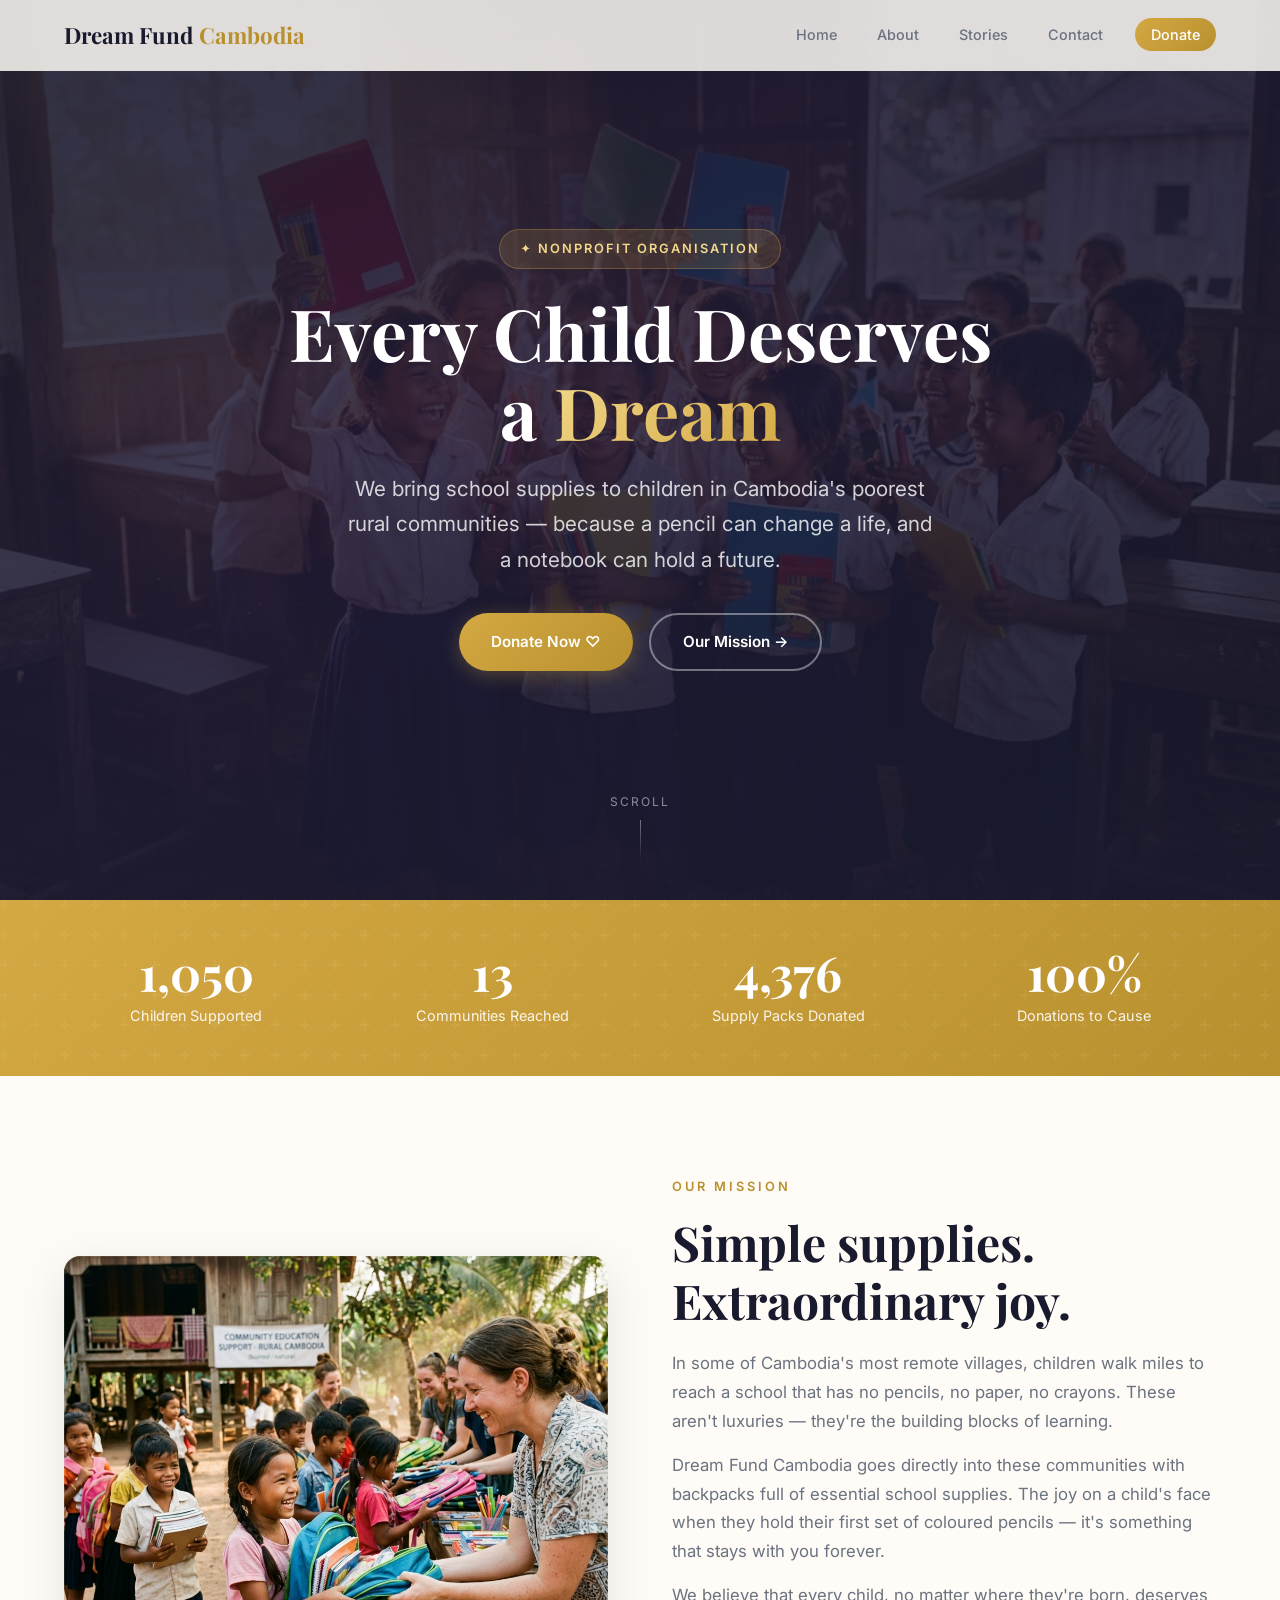
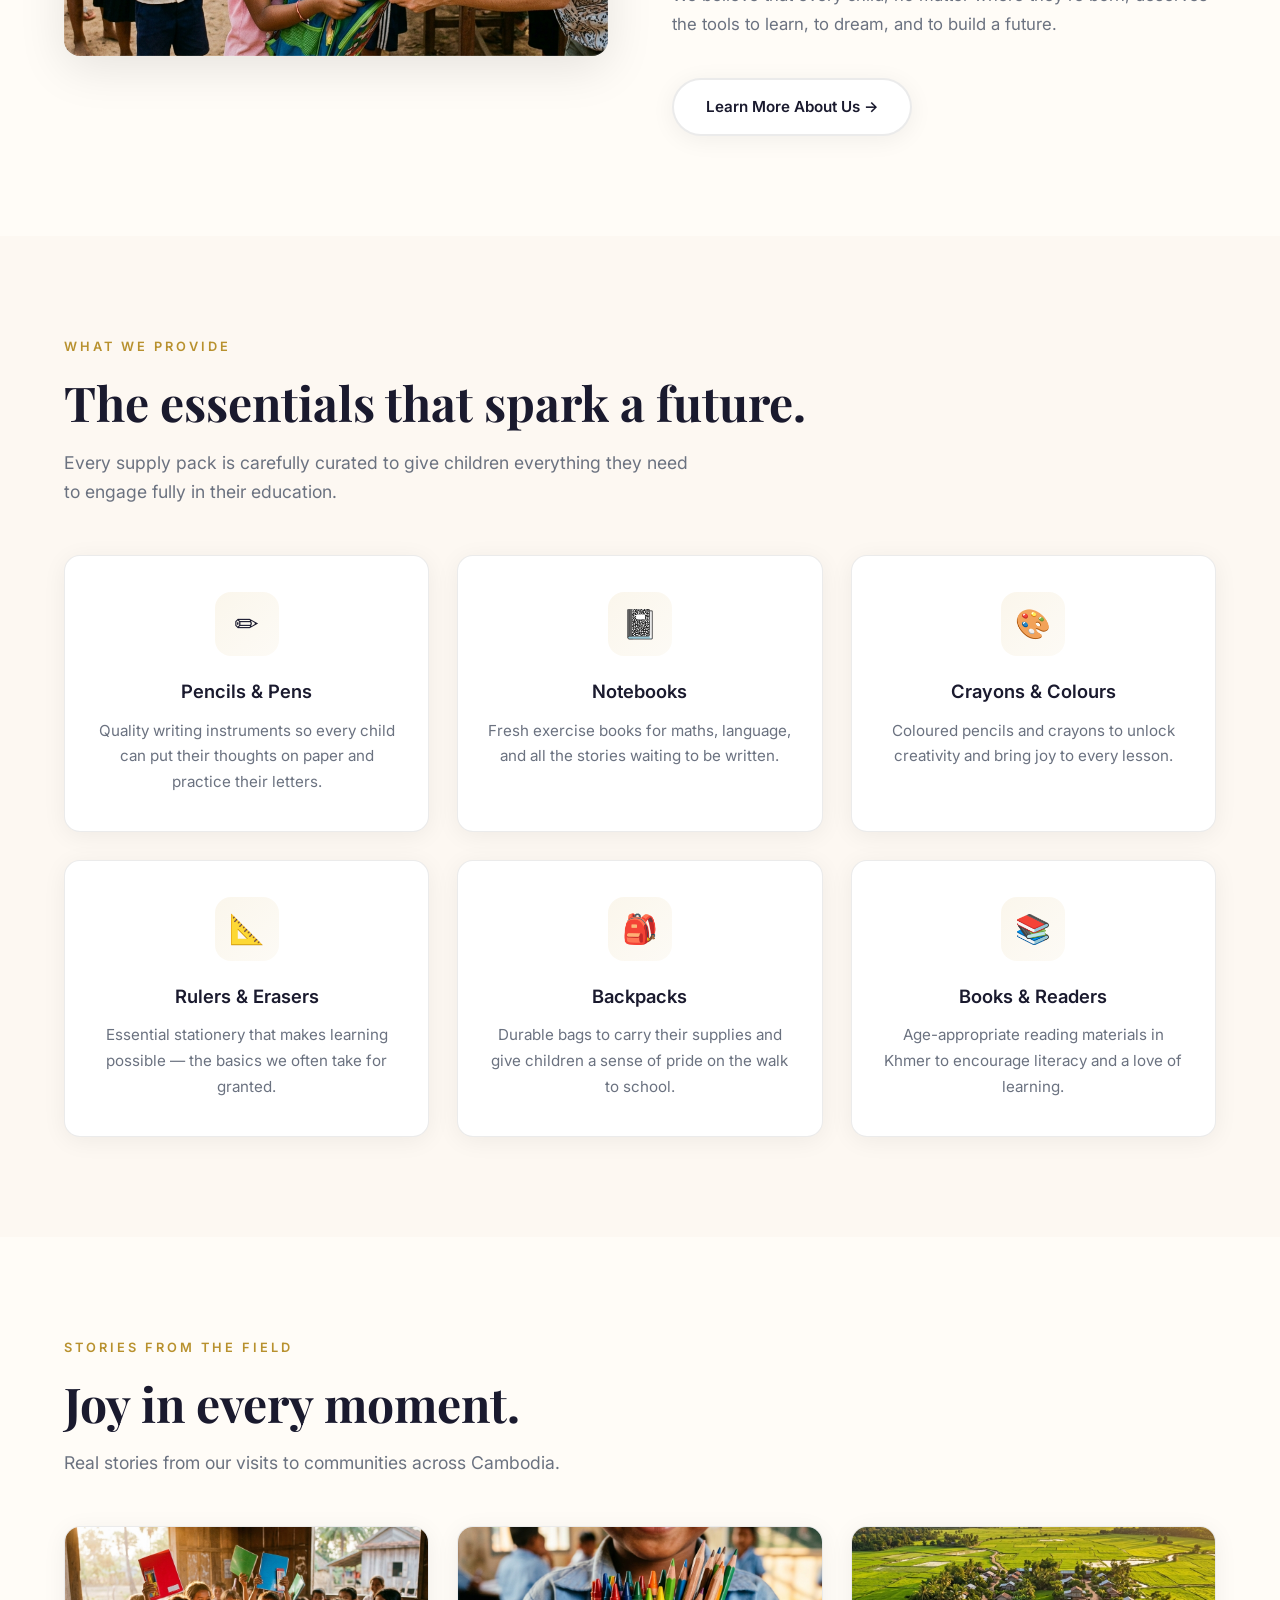
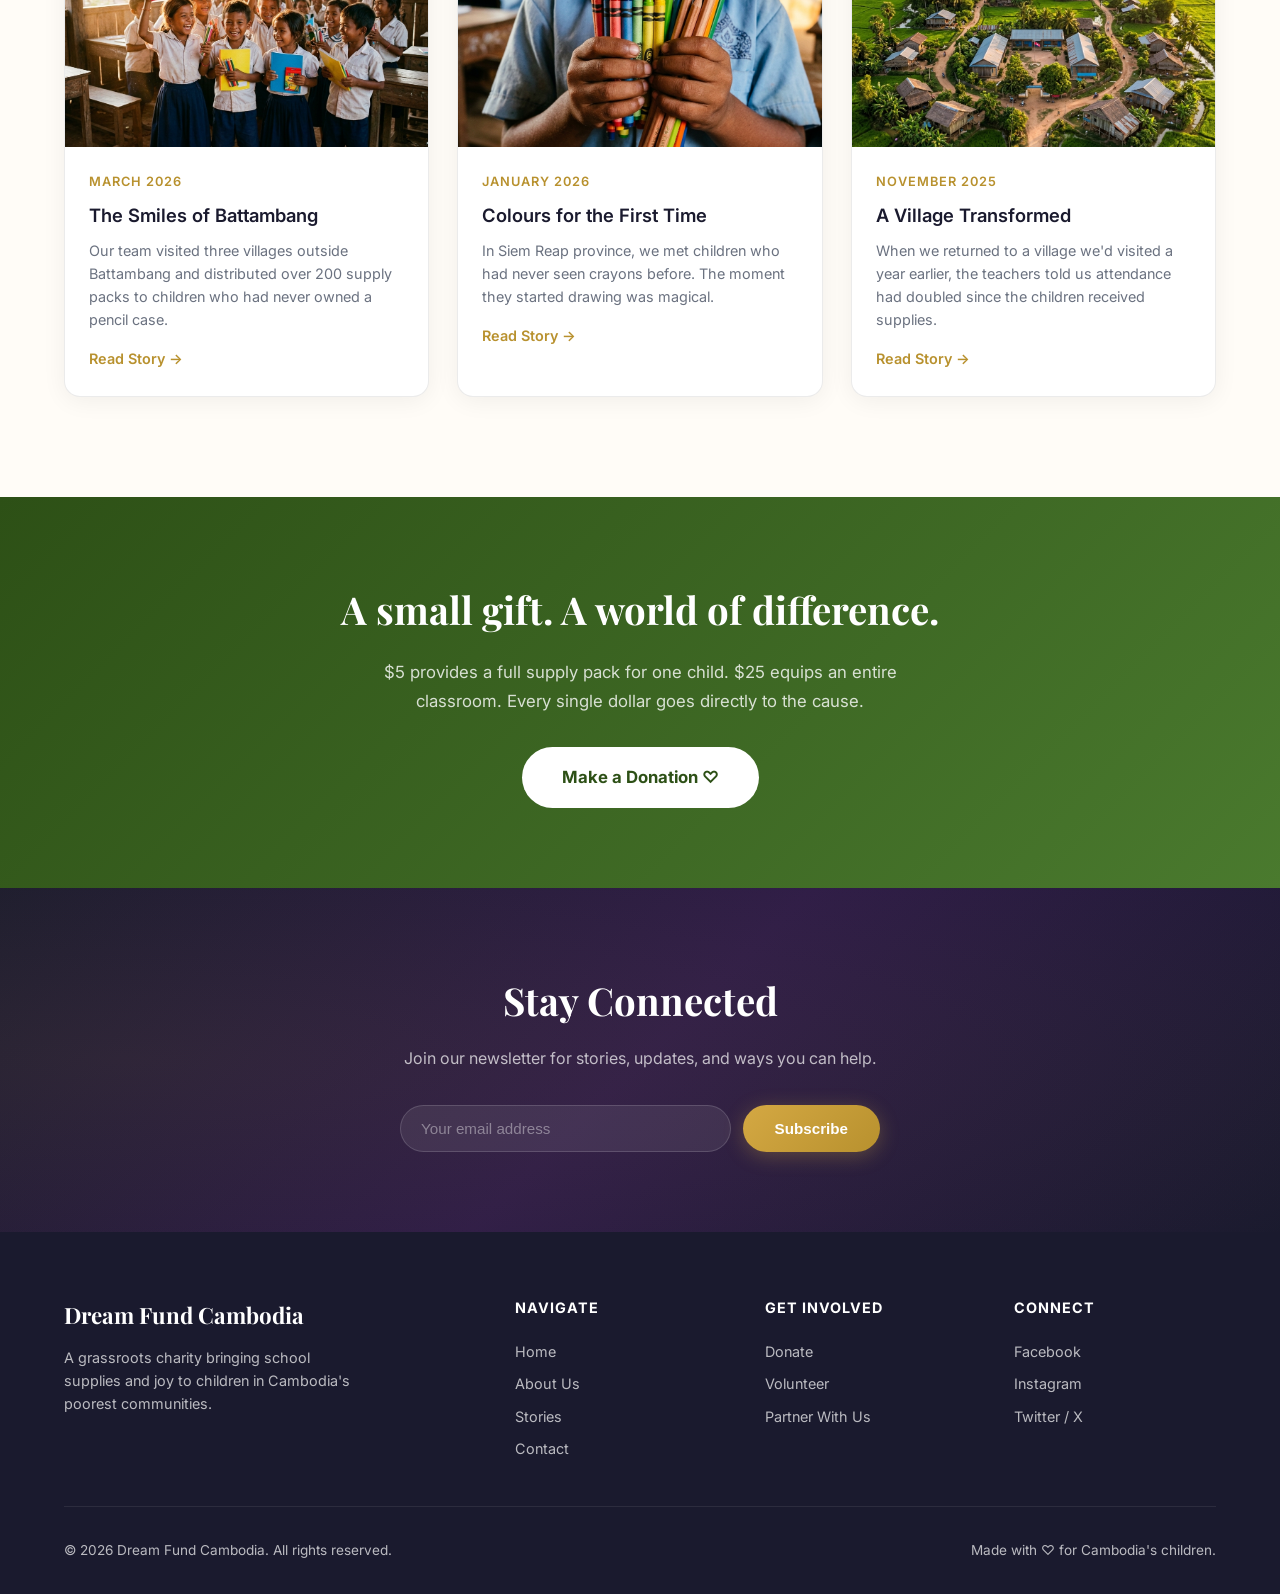
==== index.html @ e0d0ed15 "Initial commit: Dream Fund Cambodia website" ====
<!DOCTYPE html>
<html lang="en">
<head>
    <meta charset="UTF-8">
    <meta name="viewport" content="width=device-width, initial-scale=1.0">
    <title>Dream Fund Cambodia — Bringing Joy Through Education</title>
    <meta name="description" content="Dream Fund Cambodia donates school supplies to children in impoverished rural communities across Cambodia. Every pencil, every notebook, every smile matters.">
    <meta property="og:title" content="Dream Fund Cambodia — Bringing Joy Through Education">
    <meta property="og:description" content="We bring school supplies to children in Cambodia's poorest communities. Join our mission to empower young minds through education.">
    <meta property="og:type" content="website">
    <link rel="preconnect" href="https://fonts.googleapis.com">
    <link rel="preconnect" href="https://fonts.gstatic.com" crossorigin>
    <link href="https://fonts.googleapis.com/css2?family=Inter:wght@300;400;500;600;700&family=Playfair+Display:wght@400;500;600;700&display=swap" rel="stylesheet">
    <link rel="stylesheet" href="styles.css">
</head>
<body>

    <!-- Navigation -->
    <nav class="nav" id="nav">
        <div class="nav-inner">
            <a href="index.html" class="nav-logo">Dream Fund <span class="logo-accent">Cambodia</span></a>
            <button class="nav-toggle" id="navToggle" aria-label="Toggle menu">
                <span></span><span></span><span></span>
            </button>
            <ul class="nav-links" id="navLinks">
                <li><a href="index.html">Home</a></li>
                <li><a href="about.html">About</a></li>
                <li><a href="blog.html">Stories</a></li>
                <li><a href="contact.html">Contact</a></li>
                <li><a href="contact.html" class="nav-cta">Donate</a></li>
            </ul>
        </div>
    </nav>

    <main>
        <!-- Hero -->
        <section class="hero" id="hero">
            <div class="hero-bg-image"></div>
            <div class="hero-overlay"></div>
            <div class="hero-particles" id="heroParticles"></div>
            <div class="hero-content">
                <div class="hero-badge reveal">✦ Nonprofit Organisation</div>
                <h1 class="reveal">
                    Every Child Deserves<br>a <span class="highlight">Dream</span>
                </h1>
                <p class="hero-tagline reveal">We bring school supplies to children in Cambodia's poorest rural communities — because a pencil can change a life, and a notebook can hold a future.</p>
                <div class="hero-actions reveal">
                    <a href="contact.html" class="btn btn-primary">Donate Now ♡</a>
                    <a href="about.html" class="btn btn-ghost">Our Mission →</a>
                </div>
            </div>
            <div class="hero-scroll">
                <span>Scroll</span>
                <div class="scroll-line"></div>
            </div>
        </section>

        <!-- Impact Stats -->
        <section class="impact-bar">
            <div class="container">
                <div class="impact-grid">
                    <div class="impact-item reveal">
                        <div class="impact-num" data-count="1200">0</div>
                        <div class="impact-label">Children Supported</div>
                    </div>
                    <div class="impact-item reveal">
                        <div class="impact-num" data-count="15">0</div>
                        <div class="impact-label">Communities Reached</div>
                    </div>
                    <div class="impact-item reveal">
                        <div class="impact-num" data-count="5000">0</div>
                        <div class="impact-label">Supply Packs Donated</div>
                    </div>
                    <div class="impact-item reveal">
                        <div class="impact-num">100%</div>
                        <div class="impact-label">Donations to Cause</div>
                    </div>
                </div>
            </div>
        </section>

        <!-- Mission -->
        <section class="section" id="mission">
            <div class="container">
                <div class="mission-grid">
                    <div class="mission-image reveal">
                        <img src="img/volunteers.png" alt="Volunteers distributing school supplies to Cambodian children" loading="lazy">
                    </div>
                    <div class="mission-text">
                        <div class="section-label reveal">Our Mission</div>
                        <h2 class="section-title reveal">Simple supplies. Extraordinary joy.</h2>
                        <p class="reveal">In some of Cambodia's most remote villages, children walk miles to reach a school that has no pencils, no paper, no crayons. These aren't luxuries — they're the building blocks of learning.</p>
                        <p class="reveal">Dream Fund Cambodia goes directly into these communities with backpacks full of essential school supplies. The joy on a child's face when they hold their first set of coloured pencils — it's something that stays with you forever.</p>
                        <p class="reveal">We believe that every child, no matter where they're born, deserves the tools to learn, to dream, and to build a future.</p>
                        <a href="about.html" class="btn btn-secondary reveal" style="margin-top: 24px;">Learn More About Us →</a>
                    </div>
                </div>
            </div>
        </section>

        <!-- What We Provide -->
        <section class="section provide-section">
            <div class="container">
                <div class="section-label reveal">What We Provide</div>
                <h2 class="section-title reveal">The essentials that spark a future.</h2>
                <p class="section-sub reveal">Every supply pack is carefully curated to give children everything they need to engage fully in their education.</p>
                <div class="provide-grid">
                    <div class="provide-card reveal">
                        <div class="provide-icon">✏️</div>
                        <h3>Pencils & Pens</h3>
                        <p>Quality writing instruments so every child can put their thoughts on paper and practice their letters.</p>
                    </div>
                    <div class="provide-card reveal">
                        <div class="provide-icon">📓</div>
                        <h3>Notebooks</h3>
                        <p>Fresh exercise books for maths, language, and all the stories waiting to be written.</p>
                    </div>
                    <div class="provide-card reveal">
                        <div class="provide-icon">🎨</div>
                        <h3>Crayons & Colours</h3>
                        <p>Coloured pencils and crayons to unlock creativity and bring joy to every lesson.</p>
                    </div>
                    <div class="provide-card reveal">
                        <div class="provide-icon">📐</div>
                        <h3>Rulers & Erasers</h3>
                        <p>Essential stationery that makes learning possible — the basics we often take for granted.</p>
                    </div>
                    <div class="provide-card reveal">
                        <div class="provide-icon">🎒</div>
                        <h3>Backpacks</h3>
                        <p>Durable bags to carry their supplies and give children a sense of pride on the walk to school.</p>
                    </div>
                    <div class="provide-card reveal">
                        <div class="provide-icon">📚</div>
                        <h3>Books & Readers</h3>
                        <p>Age-appropriate reading materials in Khmer to encourage literacy and a love of learning.</p>
                    </div>
                </div>
            </div>
        </section>

        <!-- Stories Preview -->
        <section class="section" id="stories">
            <div class="container">
                <div class="section-label reveal">Stories from the Field</div>
                <h2 class="section-title reveal">Joy in every moment.</h2>
                <p class="section-sub reveal">Real stories from our visits to communities across Cambodia.</p>
                <div class="blog-grid">
                    <a href="blog.html" class="blog-card reveal">
                        <div class="blog-card-image">
                            <img src="img/hero-children.png" alt="Children holding school supplies" loading="lazy">
                        </div>
                        <div class="blog-card-body">
                            <div class="blog-card-date">March 2026</div>
                            <h3>The Smiles of Battambang</h3>
                            <p>Our team visited three villages outside Battambang and distributed over 200 supply packs to children who had never owned a pencil case.</p>
                            <span class="blog-card-link">Read Story →</span>
                        </div>
                    </a>
                    <a href="blog.html" class="blog-card reveal">
                        <div class="blog-card-image">
                            <img src="img/child-closeup.png" alt="Child holding crayons" loading="lazy">
                        </div>
                        <div class="blog-card-body">
                            <div class="blog-card-date">January 2026</div>
                            <h3>Colours for the First Time</h3>
                            <p>In Siem Reap province, we met children who had never seen crayons before. The moment they started drawing was magical.</p>
                            <span class="blog-card-link">Read Story →</span>
                        </div>
                    </a>
                    <a href="blog.html" class="blog-card reveal">
                        <div class="blog-card-image">
                            <img src="img/village.png" alt="Rural Cambodian village" loading="lazy">
                        </div>
                        <div class="blog-card-body">
                            <div class="blog-card-date">November 2025</div>
                            <h3>A Village Transformed</h3>
                            <p>When we returned to a village we'd visited a year earlier, the teachers told us attendance had doubled since the children received supplies.</p>
                            <span class="blog-card-link">Read Story →</span>
                        </div>
                    </a>
                </div>
            </div>
        </section>

        <!-- Donate CTA -->
        <section class="donate-cta">
            <div class="container">
                <h2 class="reveal">A small gift. A world of difference.</h2>
                <p class="reveal">$5 provides a full supply pack for one child. $25 equips an entire classroom. Every single dollar goes directly to the cause.</p>
                <a href="contact.html" class="btn btn-donate reveal">Make a Donation ♡</a>
            </div>
        </section>

        <!-- Newsletter -->
        <section class="newsletter">
            <div class="container">
                <h2 class="reveal">Stay Connected</h2>
                <p class="reveal">Join our newsletter for stories, updates, and ways you can help.</p>
                <form class="newsletter-form reveal" id="newsletterForm">
                    <input type="email" placeholder="Your email address" required>
                    <button type="submit" class="btn btn-primary">Subscribe</button>
                </form>
            </div>
        </section>
    </main>

    <!-- Footer -->
    <footer class="footer">
        <div class="container">
            <div class="footer-grid">
                <div>
                    <div class="footer-brand">Dream Fund Cambodia</div>
                    <p class="footer-desc">A grassroots charity bringing school supplies and joy to children in Cambodia's poorest communities.</p>
                </div>
                <div>
                    <h4>Navigate</h4>
                    <div class="footer-links-list">
                        <a href="index.html">Home</a>
                        <a href="about.html">About Us</a>
                        <a href="blog.html">Stories</a>
                        <a href="contact.html">Contact</a>
                    </div>
                </div>
                <div>
                    <h4>Get Involved</h4>
                    <div class="footer-links-list">
                        <a href="contact.html">Donate</a>
                        <a href="contact.html">Volunteer</a>
                        <a href="contact.html">Partner With Us</a>
                    </div>
                </div>
                <div>
                    <h4>Connect</h4>
                    <div class="footer-links-list">
                        <a href="#">Facebook</a>
                        <a href="#">Instagram</a>
                        <a href="#">Twitter / X</a>
                    </div>
                </div>
            </div>
            <div class="footer-bottom">
                <span>© 2026 Dream Fund Cambodia. All rights reserved.</span>
                <span>Made with ♡ for Cambodia's children.</span>
            </div>
        </div>
    </footer>

    <!-- Success Modal -->
    <div id="successModal" class="modal-overlay hidden">
        <div class="modal-content">
            <button id="closeModal" class="close-btn" aria-label="Close">&times;</button>
            <div style="font-size: 3rem; margin-bottom: 16px;">✨</div>
            <h3 style="font-size: 1.5rem; font-weight: 600; margin-bottom: 8px;">You're Subscribed!</h3>
            <p style="color: var(--text-muted); margin-bottom: 24px; line-height: 1.5;">Thank you for joining our community. You'll receive our next update soon.</p>
            <button class="btn btn-primary" style="width: 100%;" onclick="document.getElementById('successModal').classList.add('hidden')">Continue</button>
        </div>
    </div>

    <script src="main.js"></script>
</body>
</html>
---- styles.css ----
/* ===== DESIGN TOKENS ===== */
:root {
  --gold: #D4A843;
  --gold-light: #F2D98B;
  --gold-dark: #B8912E;
  --warm: #F5E6D0;
  --warm-light: #FDF8F2;
  --earth: #8B6F47;
  --earth-dark: #5C4A2F;
  --forest: #2D5016;
  --forest-light: #4A7A2E;
  --sky: #E8F0FE;
  --text: #1A1A2E;
  --text-muted: #6B7280;
  --white: #FFFFFF;
  --bg: #FFFCF7;
  --card-bg: #FFFFFF;
  --border: rgba(0,0,0,0.08);
  --shadow: 0 4px 24px rgba(0,0,0,0.06);
  --shadow-lg: 0 12px 48px rgba(0,0,0,0.1);
  --radius: 16px;
  --radius-sm: 10px;
  --transition: 0.3s cubic-bezier(0.4,0,0.2,1);
  --font: 'Inter', system-ui, sans-serif;
  --font-display: 'Playfair Display', Georgia, serif;
}

/* ===== RESET & BASE ===== */
*, *::before, *::after { box-sizing: border-box; margin: 0; padding: 0; }
html { scroll-behavior: smooth; scroll-padding-top: 80px; }
body {
  font-family: var(--font);
  background: var(--bg);
  color: var(--text);
  line-height: 1.7;
  -webkit-font-smoothing: antialiased;
  overflow-x: hidden;
}
img { max-width: 100%; display: block; }
a { color: inherit; text-decoration: none; }
ul { list-style: none; }

/* ===== UTILITY ===== */
.container { max-width: 1200px; margin: 0 auto; padding: 0 24px; }
.section { padding: 100px 0; }
.section-label {
  font-size: 0.8rem; font-weight: 600; letter-spacing: 3px; text-transform: uppercase;
  color: var(--gold-dark); margin-bottom: 16px;
}
.section-title {
  font-family: var(--font-display); font-size: clamp(2rem, 4vw, 3rem);
  font-weight: 700; line-height: 1.2; margin-bottom: 16px; color: var(--text);
}
.section-sub {
  font-size: 1.1rem; color: var(--text-muted); max-width: 640px; line-height: 1.7;
}

/* ===== REVEAL ANIMATION ===== */
.reveal {
  opacity: 0; transform: translateY(30px);
  transition: opacity 0.8s var(--transition), transform 0.8s var(--transition);
}
.reveal.visible { opacity: 1; transform: translateY(0); }

/* ===== BUTTONS ===== */
.btn {
  display: inline-flex; align-items: center; gap: 8px;
  padding: 14px 32px; border-radius: 50px; font-weight: 600;
  font-size: 0.95rem; border: none; cursor: pointer;
  transition: all var(--transition); text-decoration: none;
}
.btn-primary {
  background: linear-gradient(135deg, var(--gold), var(--gold-dark));
  color: var(--white); box-shadow: 0 4px 20px rgba(212,168,67,0.3);
}
.btn-primary:hover {
  transform: translateY(-2px); box-shadow: 0 8px 32px rgba(212,168,67,0.4);
}
.btn-secondary {
  background: var(--white); color: var(--text);
  border: 2px solid var(--border); box-shadow: var(--shadow);
}
.btn-secondary:hover { transform: translateY(-2px); border-color: var(--gold); }
.btn-ghost {
  background: transparent; color: var(--white);
  border: 2px solid rgba(255,255,255,0.4);
}
.btn-ghost:hover { background: rgba(255,255,255,0.1); border-color: var(--white); }
.btn-full { width: 100%; justify-content: center; }

/* ===== NAVIGATION ===== */
.nav {
  position: fixed; top: 0; left: 0; right: 0; z-index: 1000;
  padding: 16px 0; transition: all var(--transition);
  background: rgba(255,252,247,0.85); backdrop-filter: blur(20px);
  border-bottom: 1px solid transparent;
}
.nav.scrolled { padding: 10px 0; border-bottom-color: var(--border); box-shadow: var(--shadow); }
.nav-inner {
  max-width: 1200px; margin: 0 auto; padding: 0 24px;
  display: flex; align-items: center; justify-content: space-between;
}
.nav-logo {
  font-family: var(--font-display); font-size: 1.4rem; font-weight: 700;
  color: var(--text); display: flex; align-items: center; gap: 6px;
}
.nav-logo .logo-accent { color: var(--gold-dark); }
.nav-links { display: flex; align-items: center; gap: 8px; }
.nav-links a {
  padding: 8px 16px; border-radius: 50px; font-size: 0.9rem;
  font-weight: 500; color: var(--text-muted); transition: all var(--transition);
}
.nav-links a:hover { color: var(--text); background: rgba(0,0,0,0.04); }
.nav-links .nav-cta {
  background: linear-gradient(135deg, var(--gold), var(--gold-dark));
  color: var(--white); margin-left: 8px;
}
.nav-links .nav-cta:hover { box-shadow: 0 4px 20px rgba(212,168,67,0.3); }
.nav-toggle {
  display: none; flex-direction: column; gap: 5px;
  background: none; border: none; cursor: pointer; padding: 4px;
}
.nav-toggle span {
  width: 24px; height: 2px; background: var(--text);
  transition: all var(--transition); border-radius: 2px;
}

/* ===== HERO ===== */
.hero {
  position: relative; min-height: 100vh; display: flex; align-items: center;
  justify-content: center; overflow: hidden;
  background: linear-gradient(135deg, #1A1A2E 0%, #2D1B47 40%, #1A1A2E 100%);
}
.hero-bg-image {
  position: absolute; inset: 0; z-index: 1;
  background: url('img/hero-children.png') center/cover no-repeat;
  opacity: 0.3;
}
.hero-overlay {
  position: absolute; inset: 0; z-index: 2;
  background: linear-gradient(180deg, rgba(26,26,46,0.7) 0%, rgba(26,26,46,0.5) 50%, rgba(26,26,46,0.85) 100%);
}
.hero-particles {
  position: absolute; inset: 0; z-index: 3; pointer-events: none;
}
.hero-particle {
  position: absolute; border-radius: 50%;
  background: radial-gradient(circle, var(--gold-light), transparent);
  animation: float-up 8s infinite ease-in-out;
  opacity: 0;
}
@keyframes float-up {
  0% { opacity: 0; transform: translateY(100px) scale(0.5); }
  20% { opacity: 0.6; }
  80% { opacity: 0.3; }
  100% { opacity: 0; transform: translateY(-200px) scale(1.2); }
}
.hero-content {
  position: relative; z-index: 4; text-align: center;
  padding: 0 24px; max-width: 800px;
}
.hero-badge {
  display: inline-flex; align-items: center; gap: 8px;
  background: rgba(212,168,67,0.15); border: 1px solid rgba(212,168,67,0.3);
  color: var(--gold-light); padding: 8px 20px; border-radius: 50px;
  font-size: 0.8rem; font-weight: 600; letter-spacing: 2px;
  text-transform: uppercase; margin-bottom: 24px;
}
.hero h1 {
  font-family: var(--font-display); font-size: clamp(2.5rem, 6vw, 4.5rem);
  font-weight: 700; color: var(--white); line-height: 1.1; margin-bottom: 20px;
}
.hero h1 .highlight {
  background: linear-gradient(135deg, var(--gold-light), var(--gold));
  -webkit-background-clip: text; -webkit-text-fill-color: transparent;
  background-clip: text;
}
.hero-tagline {
  font-size: clamp(1.1rem, 2vw, 1.3rem); color: rgba(255,255,255,0.8);
  max-width: 600px; margin: 0 auto 36px; line-height: 1.7;
}
.hero-actions { display: flex; gap: 16px; justify-content: center; flex-wrap: wrap; }
.hero-scroll {
  position: absolute; bottom: 40px; left: 50%; transform: translateX(-50%);
  z-index: 4; display: flex; flex-direction: column; align-items: center;
  gap: 8px; color: rgba(255,255,255,0.5); font-size: 0.75rem;
  letter-spacing: 2px; text-transform: uppercase;
}
.scroll-line {
  width: 1px; height: 40px; background: linear-gradient(to bottom, rgba(255,255,255,0.4), transparent);
  animation: scroll-pulse 2s infinite;
}
@keyframes scroll-pulse {
  0%, 100% { opacity: 0.3; } 50% { opacity: 1; }
}

/* ===== IMPACT STATS BAR ===== */
.impact-bar {
  background: linear-gradient(135deg, var(--gold), var(--gold-dark));
  padding: 48px 0; position: relative; overflow: hidden;
}
.impact-bar::before {
  content: ''; position: absolute; inset: 0;
  background: url("data:image/svg+xml,%3Csvg width='60' height='60' viewBox='0 0 60 60' xmlns='http://www.w3.org/2000/svg'%3E%3Cg fill='none' fill-rule='evenodd'%3E%3Cg fill='%23ffffff' fill-opacity='0.05'%3E%3Cpath d='M36 34v-4h-2v4h-4v2h4v4h2v-4h4v-2h-4zm0-30V0h-2v4h-4v2h4v4h2V6h4V4h-4zM6 34v-4H4v4H0v2h4v4h2v-4h4v-2H6zM6 4V0H4v4H0v2h4v4h2V6h4V4H6z'/%3E%3C/g%3E%3C/g%3E%3C/svg%3E");
}
.impact-grid {
  display: grid; grid-template-columns: repeat(4, 1fr); gap: 32px;
  position: relative; z-index: 1;
}
.impact-item { text-align: center; color: var(--white); }
.impact-num {
  font-family: var(--font-display); font-size: clamp(2rem, 4vw, 3rem);
  font-weight: 700; line-height: 1;
}
.impact-label { font-size: 0.9rem; opacity: 0.9; margin-top: 8px; }

/* ===== MISSION / ABOUT ===== */
.mission-grid, .about-grid {
  display: grid; grid-template-columns: 1fr 1fr; gap: 64px; align-items: center;
}
.mission-image, .about-image {
  border-radius: var(--radius); overflow: hidden;
  box-shadow: var(--shadow-lg); position: relative;
}
.mission-image img, .about-image img { width: 100%; height: 400px; object-fit: cover; }
.mission-image::after, .about-image::after {
  content: ''; position: absolute; inset: 0;
  border-radius: var(--radius);
  box-shadow: inset 0 0 0 1px rgba(255,255,255,0.1);
}
.mission-text h2, .about-text h2 { margin-bottom: 20px; }
.mission-text p, .about-text p {
  color: var(--text-muted); margin-bottom: 16px; font-size: 1.05rem;
}

/* ===== WHAT WE PROVIDE ===== */
.provide-section { background: var(--warm-light); }
.provide-grid {
  display: grid; grid-template-columns: repeat(3, 1fr); gap: 28px; margin-top: 48px;
}
.provide-card {
  background: var(--card-bg); border-radius: var(--radius); padding: 36px 28px;
  box-shadow: var(--shadow); border: 1px solid var(--border);
  transition: all var(--transition); text-align: center;
}
.provide-card:hover { transform: translateY(-4px); box-shadow: var(--shadow-lg); }
.provide-icon {
  width: 64px; height: 64px; border-radius: 16px;
  background: linear-gradient(135deg, rgba(212,168,67,0.1), rgba(212,168,67,0.05));
  display: flex; align-items: center; justify-content: center;
  font-size: 1.8rem; margin: 0 auto 20px;
}
.provide-card h3 { font-size: 1.15rem; margin-bottom: 10px; font-weight: 600; }
.provide-card p { color: var(--text-muted); font-size: 0.95rem; }

/* ===== STORIES / BLOG ===== */
.blog-grid {
  display: grid; grid-template-columns: repeat(3, 1fr); gap: 28px; margin-top: 48px;
}
.blog-card {
  background: var(--card-bg); border-radius: var(--radius); overflow: hidden;
  box-shadow: var(--shadow); border: 1px solid var(--border);
  transition: all var(--transition);
}
.blog-card:hover { transform: translateY(-4px); box-shadow: var(--shadow-lg); }
.blog-card-image { height: 220px; overflow: hidden; }
.blog-card-image img { width: 100%; height: 100%; object-fit: cover; transition: transform 0.6s ease; }
.blog-card:hover .blog-card-image img { transform: scale(1.05); }
.blog-card-body { padding: 24px; }
.blog-card-date {
  font-size: 0.8rem; color: var(--gold-dark); font-weight: 600;
  text-transform: uppercase; letter-spacing: 1px; margin-bottom: 10px;
}
.blog-card h3 { font-size: 1.15rem; font-weight: 600; margin-bottom: 10px; line-height: 1.4; }
.blog-card p { color: var(--text-muted); font-size: 0.9rem; line-height: 1.6; }
.blog-card-link {
  display: inline-flex; align-items: center; gap: 6px;
  color: var(--gold-dark); font-weight: 600; font-size: 0.9rem;
  margin-top: 16px; transition: gap var(--transition);
}
.blog-card:hover .blog-card-link { gap: 10px; }

/* ===== NEWSLETTER ===== */
.newsletter {
  background: linear-gradient(135deg, #1A1A2E 0%, #2D1B47 50%, #1A1A2E 100%);
  padding: 80px 0; text-align: center; position: relative; overflow: hidden;
}
.newsletter::before {
  content: ''; position: absolute; top: -50%; left: -50%;
  width: 200%; height: 200%;
  background: radial-gradient(ellipse at 30% 50%, rgba(212,168,67,0.08) 0%, transparent 60%);
}
.newsletter .container { position: relative; z-index: 1; }
.newsletter h2 {
  font-family: var(--font-display); color: var(--white);
  font-size: clamp(1.8rem, 3vw, 2.5rem); margin-bottom: 12px;
}
.newsletter p { color: rgba(255,255,255,0.7); margin-bottom: 32px; max-width: 500px; margin-inline: auto; }
.newsletter-form {
  display: flex; gap: 12px; max-width: 480px; margin: 0 auto;
}
.newsletter-form input {
  flex: 1; padding: 14px 20px; border-radius: 50px;
  border: 1px solid rgba(255,255,255,0.15);
  background: rgba(255,255,255,0.08); color: var(--white);
  font-size: 0.95rem; outline: none; transition: all var(--transition);
}
.newsletter-form input::placeholder { color: rgba(255,255,255,0.4); }
.newsletter-form input:focus { border-color: var(--gold); background: rgba(255,255,255,0.12); }

/* ===== CONTACT ===== */
.contact-grid { display: grid; grid-template-columns: 1fr 1fr; gap: 48px; margin-top: 48px; }
.contact-info-card {
  background: linear-gradient(135deg, var(--warm), var(--warm-light));
  border-radius: var(--radius); padding: 40px; border: 1px solid var(--border);
}
.contact-info-card h3 { font-family: var(--font-display); font-size: 1.4rem; margin-bottom: 16px; }
.contact-info-card p { color: var(--text-muted); margin-bottom: 24px; }
.contact-detail {
  display: flex; align-items: center; gap: 12px;
  padding: 12px 0; border-top: 1px solid var(--border);
}
.contact-detail-icon {
  width: 40px; height: 40px; border-radius: 10px;
  background: rgba(212,168,67,0.1); display: flex;
  align-items: center; justify-content: center; font-size: 1.1rem;
}
.contact-detail span { color: var(--text-muted); font-size: 0.95rem; }
.contact-form {
  background: var(--card-bg); border-radius: var(--radius);
  padding: 40px; box-shadow: var(--shadow); border: 1px solid var(--border);
}
.form-group { margin-bottom: 20px; }
.form-group label {
  display: block; font-size: 0.85rem; font-weight: 600;
  margin-bottom: 6px; color: var(--text);
}
.form-group input, .form-group textarea, .form-group select {
  width: 100%; padding: 12px 16px; border-radius: var(--radius-sm);
  border: 1px solid var(--border); background: var(--bg);
  font-family: var(--font); font-size: 0.95rem; color: var(--text);
  outline: none; transition: all var(--transition);
}
.form-group input:focus, .form-group textarea:focus, .form-group select:focus {
  border-color: var(--gold); box-shadow: 0 0 0 3px rgba(212,168,67,0.1);
}
.form-group textarea { resize: vertical; min-height: 120px; }
.form-success {
  display: none; text-align: center; padding: 16px;
  background: rgba(45,80,22,0.08); border-radius: var(--radius-sm);
  color: var(--forest); font-weight: 600; margin-top: 16px;
}

/* ===== DONATE CTA ===== */
.donate-cta {
  background: linear-gradient(135deg, var(--forest) 0%, var(--forest-light) 100%);
  padding: 80px 0; text-align: center; position: relative; overflow: hidden;
}
.donate-cta h2 {
  font-family: var(--font-display); color: var(--white);
  font-size: clamp(1.8rem, 3vw, 2.5rem); margin-bottom: 16px;
}
.donate-cta p { color: rgba(255,255,255,0.8); max-width: 560px; margin: 0 auto 32px; font-size: 1.05rem; }
.btn-donate {
  background: var(--white); color: var(--forest);
  font-weight: 700; font-size: 1.05rem; padding: 16px 40px;
}
.btn-donate:hover { transform: translateY(-2px); box-shadow: 0 8px 32px rgba(0,0,0,0.2); }

/* ===== FOOTER ===== */
.footer {
  background: #1A1A2E; color: rgba(255,255,255,0.7); padding: 64px 0 32px;
}
.footer-grid {
  display: grid; grid-template-columns: 2fr 1fr 1fr 1fr; gap: 48px;
  padding-bottom: 40px; border-bottom: 1px solid rgba(255,255,255,0.08);
}
.footer-brand { font-family: var(--font-display); font-size: 1.4rem; color: var(--white); font-weight: 700; margin-bottom: 12px; }
.footer-desc { font-size: 0.9rem; line-height: 1.6; max-width: 300px; }
.footer h4 { color: var(--white); font-size: 0.9rem; margin-bottom: 16px; text-transform: uppercase; letter-spacing: 1px; }
.footer-links-list a { display: block; padding: 4px 0; font-size: 0.9rem; transition: color var(--transition); }
.footer-links-list a:hover { color: var(--gold-light); }
.footer-bottom {
  display: flex; justify-content: space-between; align-items: center;
  padding-top: 32px; font-size: 0.85rem;
}

/* ===== MODAL ===== */
.modal-overlay {
  position: fixed; inset: 0; background: rgba(0,0,0,0.6);
  backdrop-filter: blur(8px); z-index: 9999;
  display: flex; align-items: center; justify-content: center;
  opacity: 1; transition: opacity 0.3s ease;
}
.modal-overlay.hidden { opacity: 0; pointer-events: none; }
.modal-content {
  background: var(--card-bg); border-radius: var(--radius);
  padding: 48px; max-width: 420px; width: 90%; text-align: center;
  box-shadow: var(--shadow-lg); position: relative;
}
.close-btn {
  position: absolute; top: 16px; right: 16px; background: none;
  border: none; font-size: 1.5rem; cursor: pointer; color: var(--text-muted);
}

/* ===== PAGE HEADER (for inner pages) ===== */
.page-header {
  background: linear-gradient(135deg, #1A1A2E 0%, #2D1B47 50%, #1A1A2E 100%);
  padding: 140px 0 80px; text-align: center; position: relative; overflow: hidden;
}
.page-header::before {
  content: ''; position: absolute; inset: 0;
  background: radial-gradient(ellipse at 50% 80%, rgba(212,168,67,0.1) 0%, transparent 60%);
}
.page-header .container { position: relative; z-index: 1; }
.page-header h1 {
  font-family: var(--font-display); color: var(--white);
  font-size: clamp(2rem, 4vw, 3rem); margin-bottom: 12px;
}
.page-header p { color: rgba(255,255,255,0.7); max-width: 560px; margin: 0 auto; }

/* ===== ABOUT PAGE SPECIFIC ===== */
.values-grid {
  display: grid; grid-template-columns: repeat(3, 1fr); gap: 28px; margin-top: 48px;
}
.value-card {
  background: var(--card-bg); border-radius: var(--radius); padding: 36px 28px;
  box-shadow: var(--shadow); border: 1px solid var(--border);
  text-align: center; transition: all var(--transition);
}
.value-card:hover { transform: translateY(-4px); box-shadow: var(--shadow-lg); }
.value-icon { font-size: 2.5rem; margin-bottom: 16px; }
.value-card h3 { font-size: 1.1rem; font-weight: 600; margin-bottom: 10px; }
.value-card p { color: var(--text-muted); font-size: 0.9rem; }
.timeline { max-width: 700px; margin: 48px auto 0; position: relative; padding-left: 40px; }
.timeline::before {
  content: ''; position: absolute; left: 14px; top: 0; bottom: 0;
  width: 2px; background: linear-gradient(to bottom, var(--gold), var(--gold-dark));
}
.timeline-item { position: relative; margin-bottom: 40px; }
.timeline-dot {
  position: absolute; left: -33px; top: 4px; width: 12px; height: 12px;
  border-radius: 50%; background: var(--gold); border: 3px solid var(--bg);
  box-shadow: 0 0 0 2px var(--gold);
}
.timeline-item h3 { font-size: 1.1rem; font-weight: 600; margin-bottom: 6px; }
.timeline-item .timeline-year { color: var(--gold-dark); font-weight: 600; font-size: 0.85rem; margin-bottom: 4px; }
.timeline-item p { color: var(--text-muted); font-size: 0.95rem; }

/* ===== RESPONSIVE ===== */
@media (max-width: 968px) {
  .mission-grid, .about-grid, .contact-grid { grid-template-columns: 1fr; }
  .impact-grid { grid-template-columns: repeat(2, 1fr); }
  .provide-grid, .blog-grid, .values-grid { grid-template-columns: 1fr 1fr; }
  .footer-grid { grid-template-columns: 1fr 1fr; }
}
@media (max-width: 768px) {
  .nav-links { 
    display: none; position: fixed; top: 0; left: 0; right: 0; bottom: 0;
    background: rgba(255,252,247,0.98); backdrop-filter: blur(20px);
    flex-direction: column; align-items: center; justify-content: center; gap: 16px;
  }
  .nav-links.open { display: flex; }
  .nav-toggle { display: flex; }
  .section { padding: 64px 0; }
  .provide-grid, .blog-grid, .values-grid { grid-template-columns: 1fr; }
  .impact-grid { grid-template-columns: 1fr 1fr; }
  .newsletter-form { flex-direction: column; }
  .hero-actions { flex-direction: column; align-items: center; }
  .footer-grid { grid-template-columns: 1fr; gap: 32px; }
  .footer-bottom { flex-direction: column; gap: 12px; text-align: center; }
}
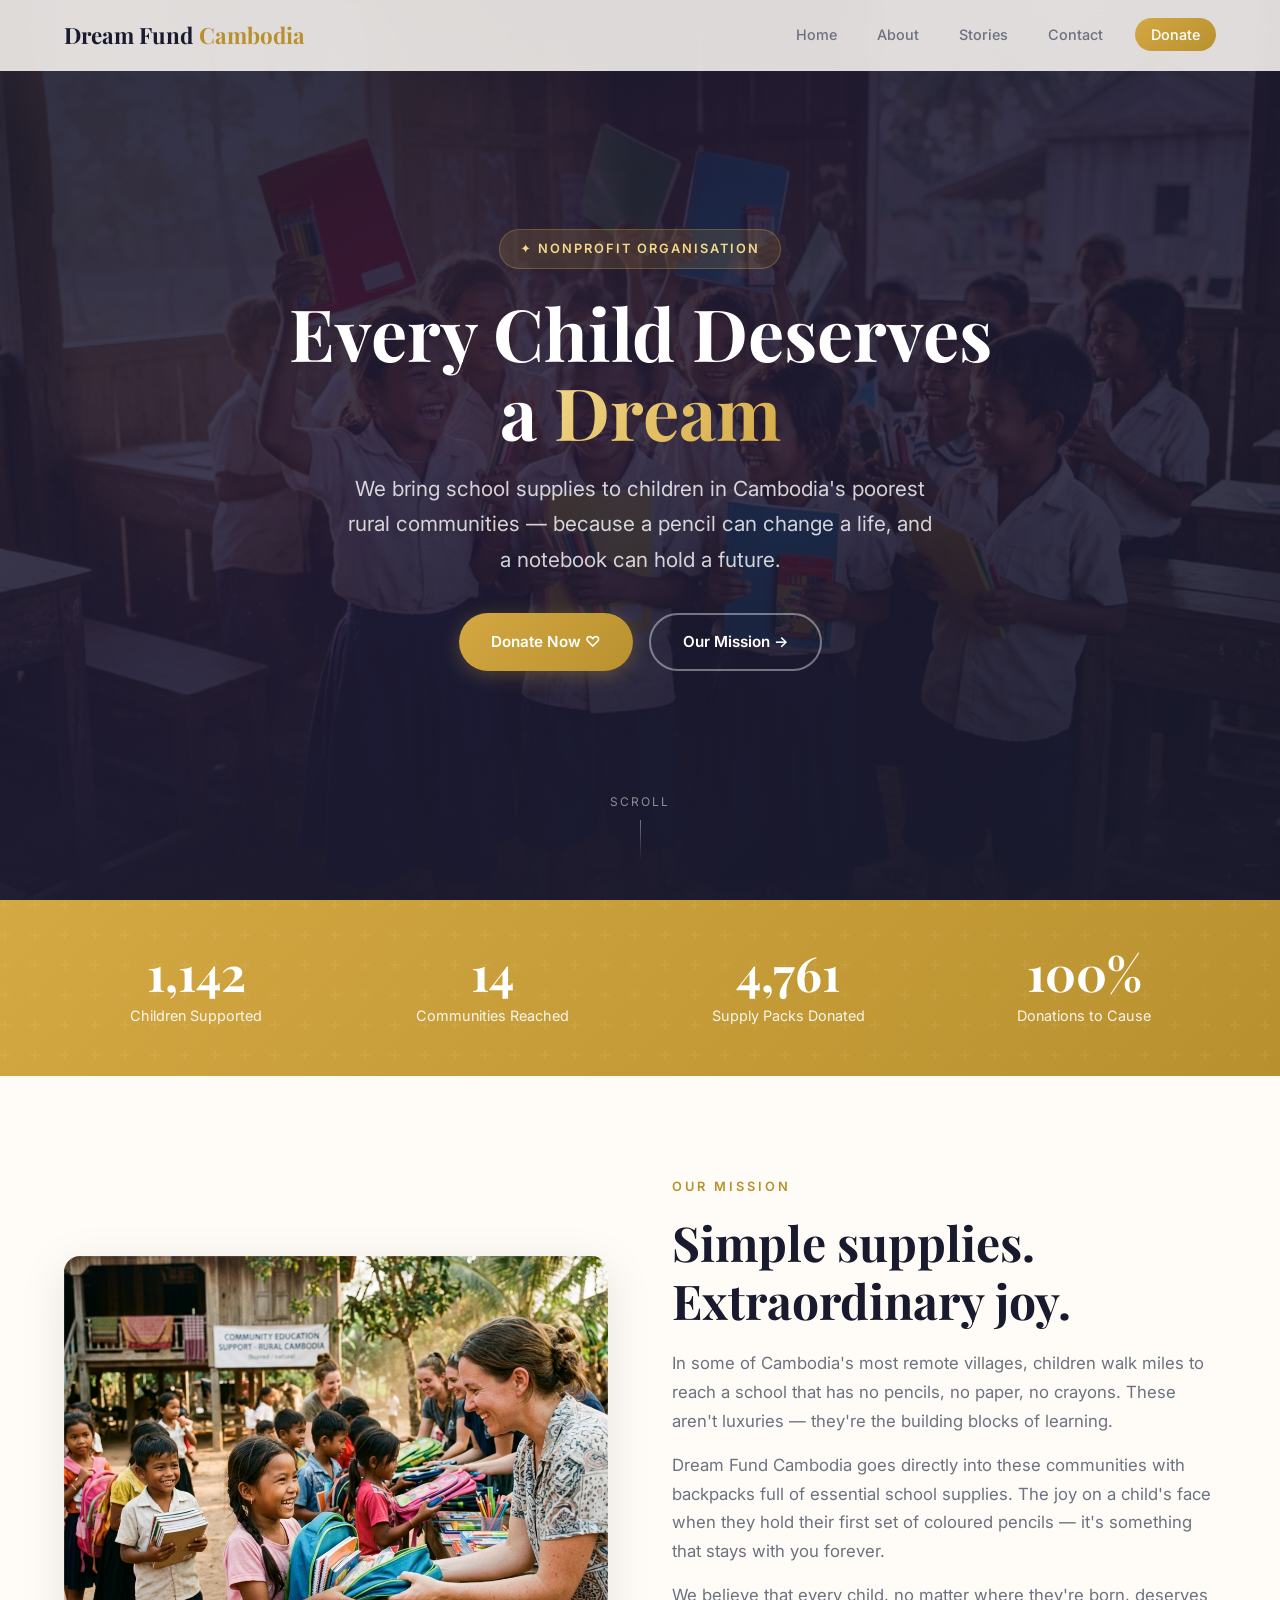
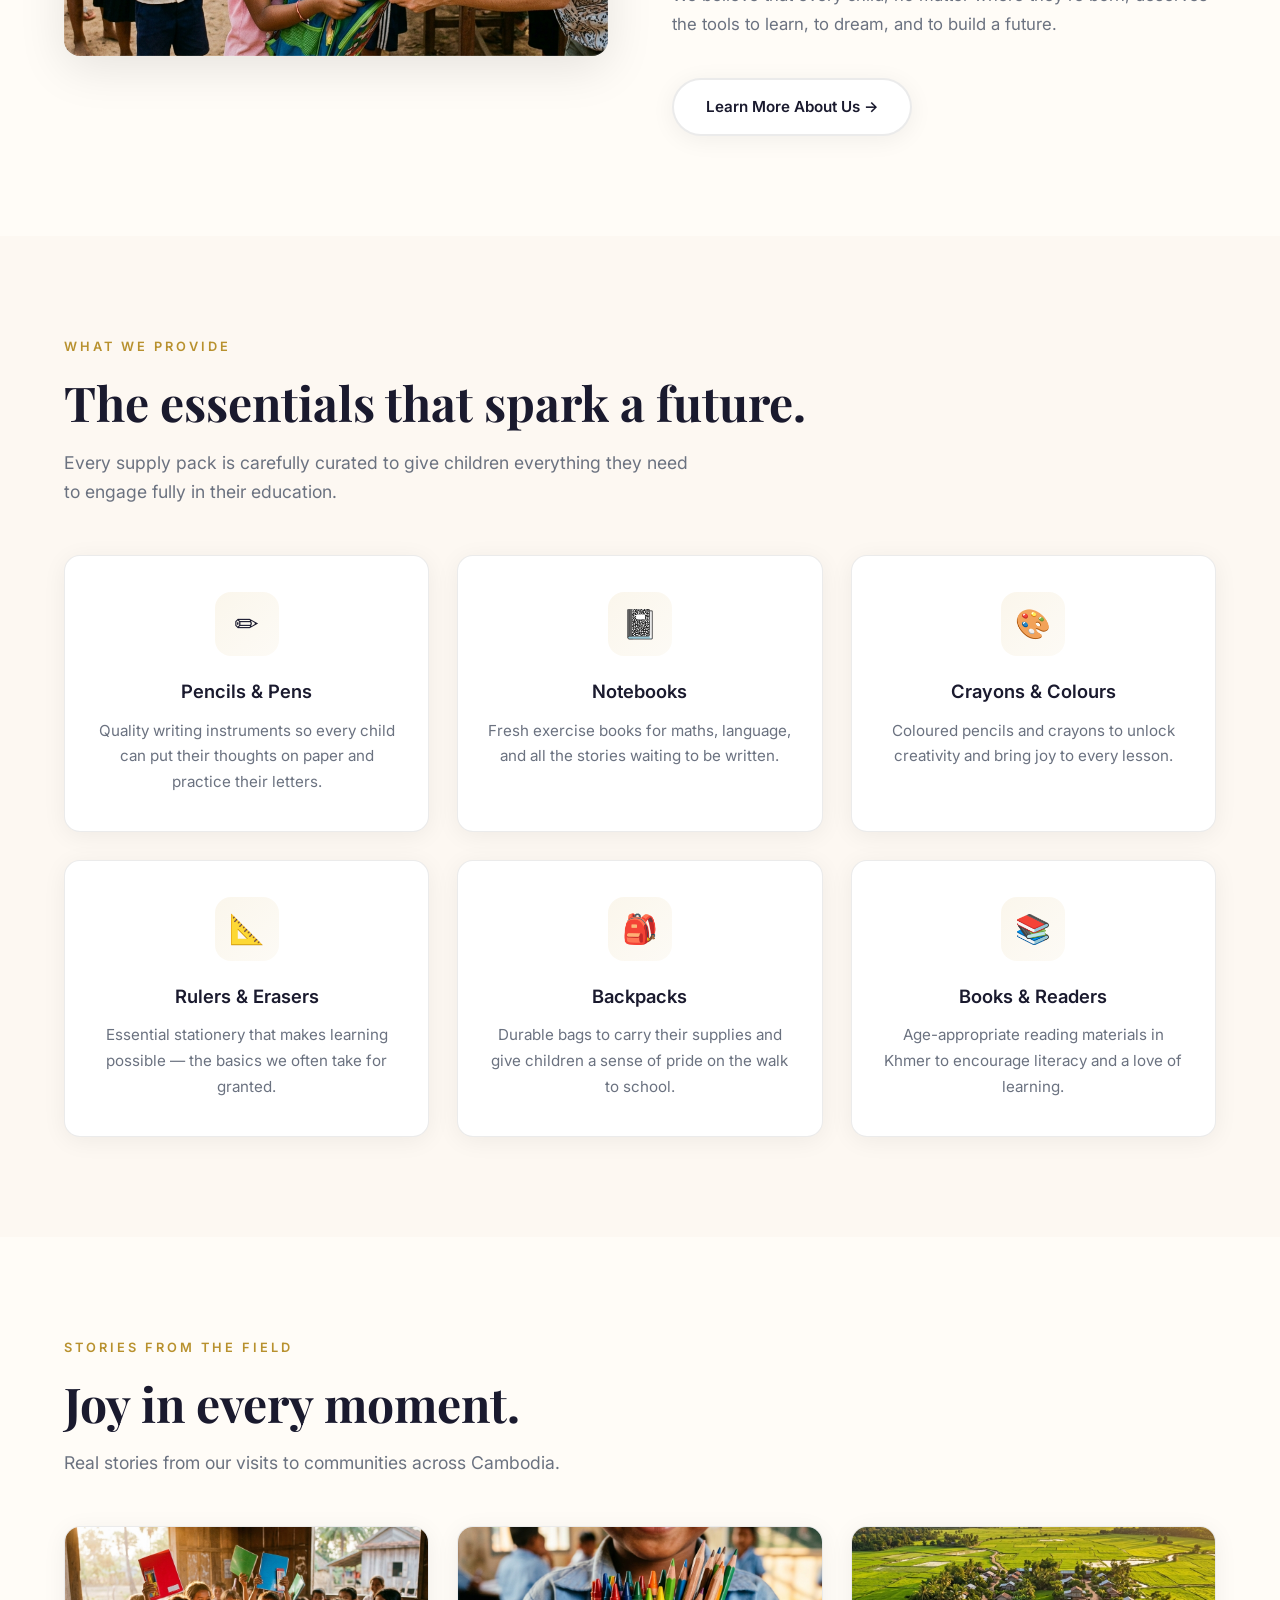
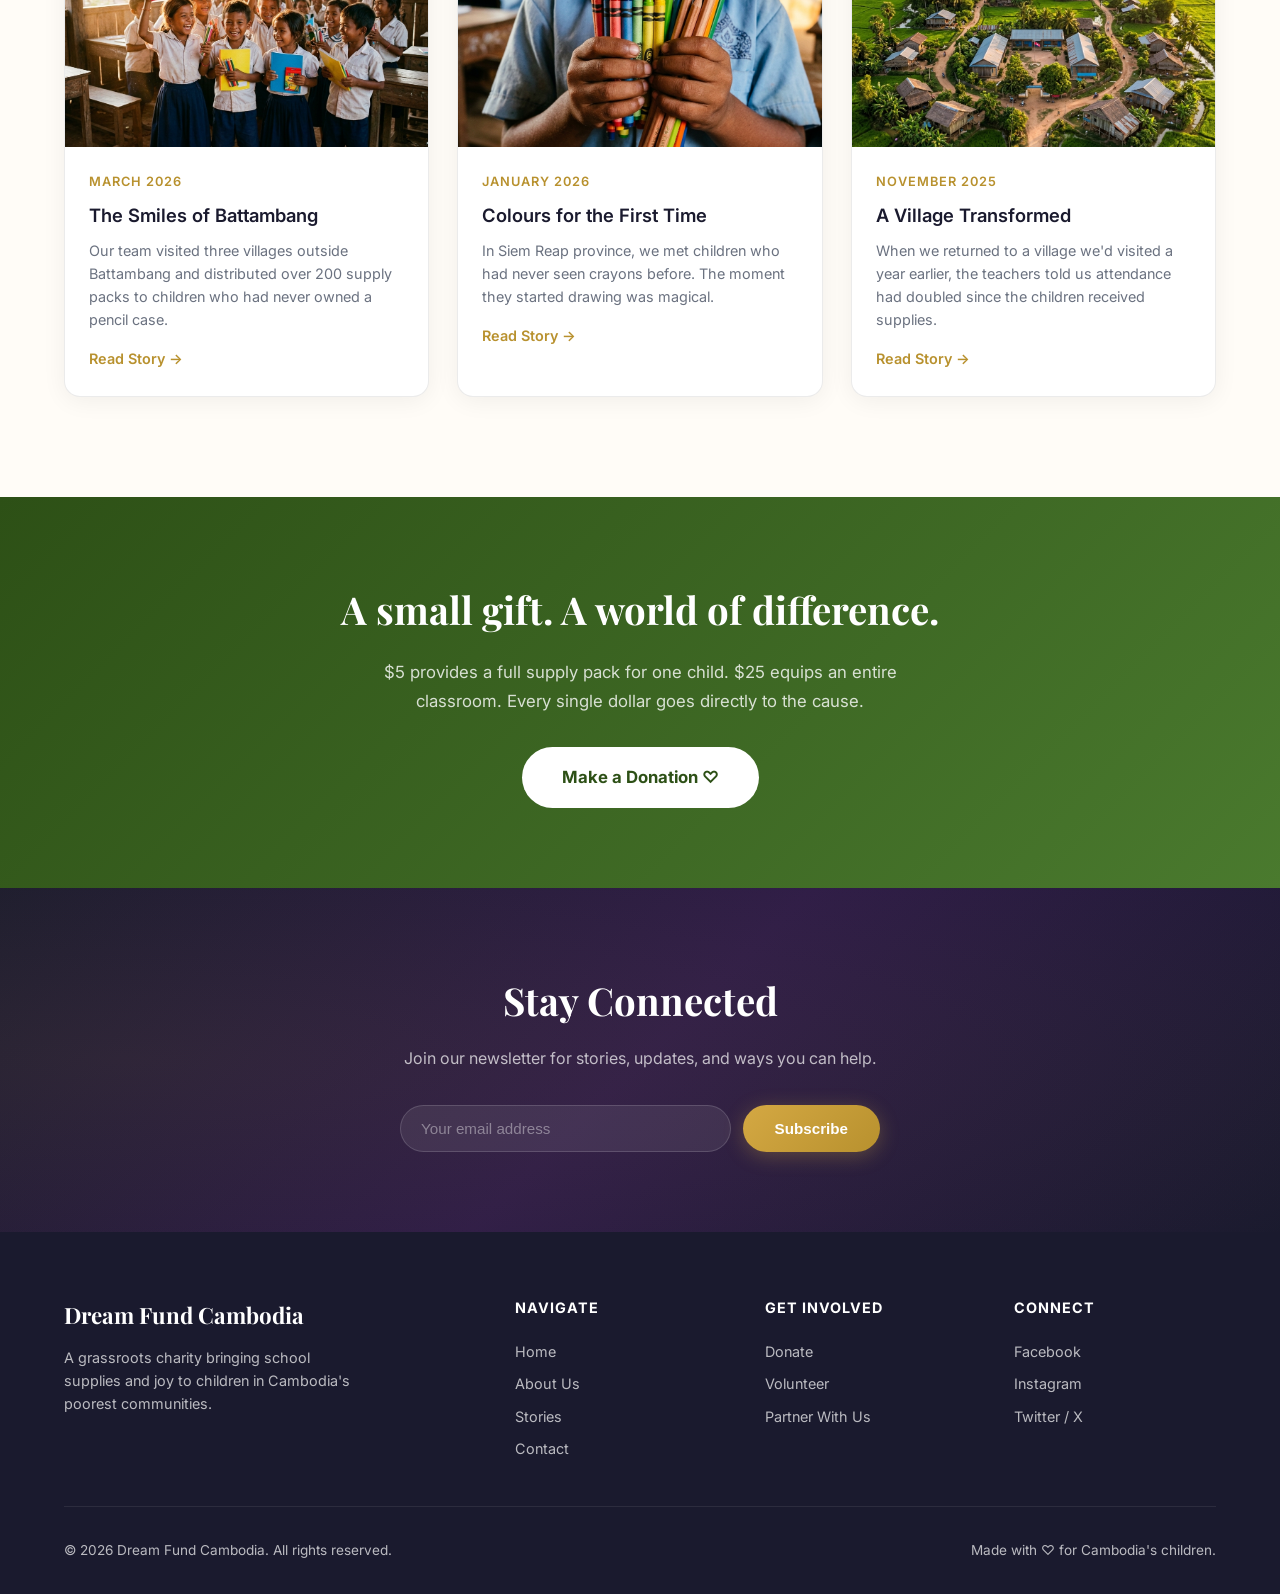
==== commit 46c6fa6e: "Add Google Analytics (G-LSXSZL6VPC) to all pages" ====
--- a/index.html
+++ b/index.html
@@ -1,6 +1,14 @@
 <!DOCTYPE html>
 <html lang="en">
 <head>
+    <!-- Google tag (gtag.js) -->
+    <script async src="https://www.googletagmanager.com/gtag/js?id=G-LSXSZL6VPC"></script>
+    <script>
+        window.dataLayer = window.dataLayer || [];
+        function gtag(){dataLayer.push(arguments);}
+        gtag('js', new Date());
+        gtag('config', 'G-LSXSZL6VPC');
+    </script>
     <meta charset="UTF-8">
     <meta name="viewport" content="width=device-width, initial-scale=1.0">
     <title>Dream Fund Cambodia — Bringing Joy Through Education</title>
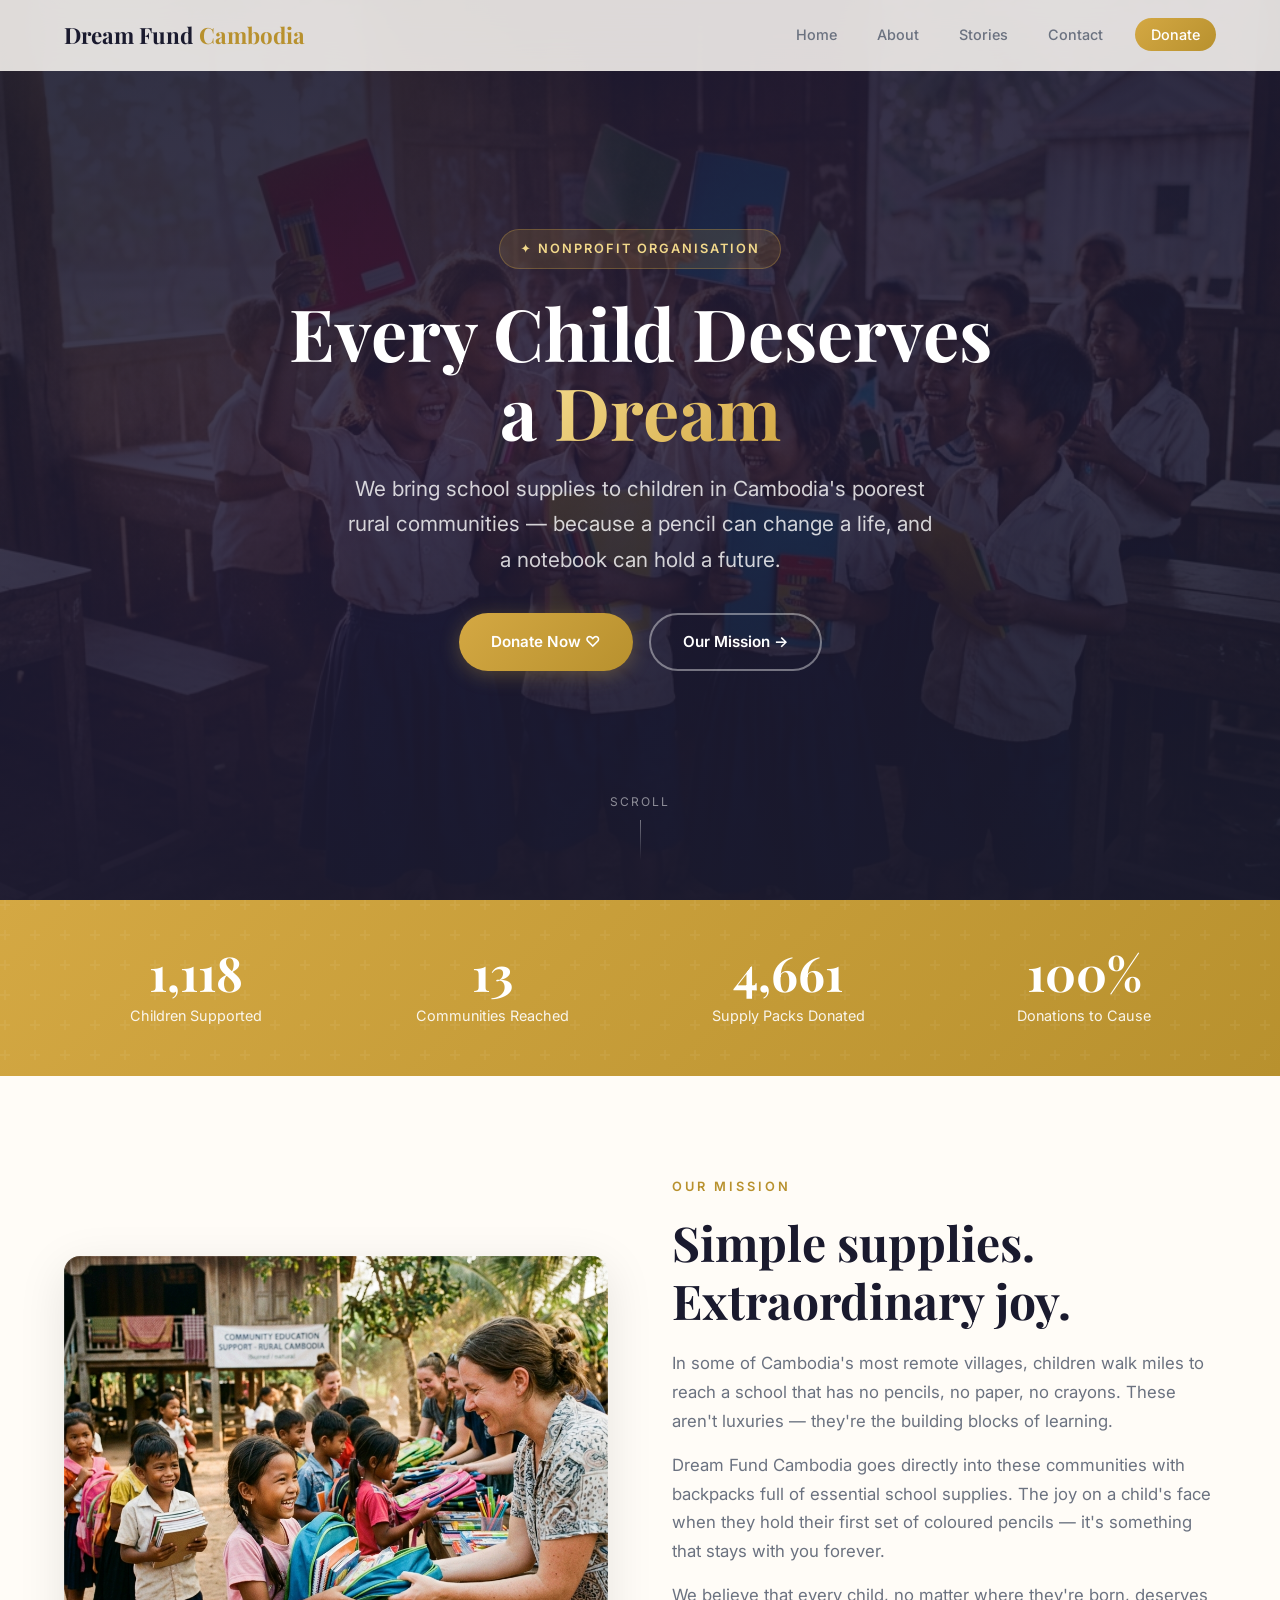
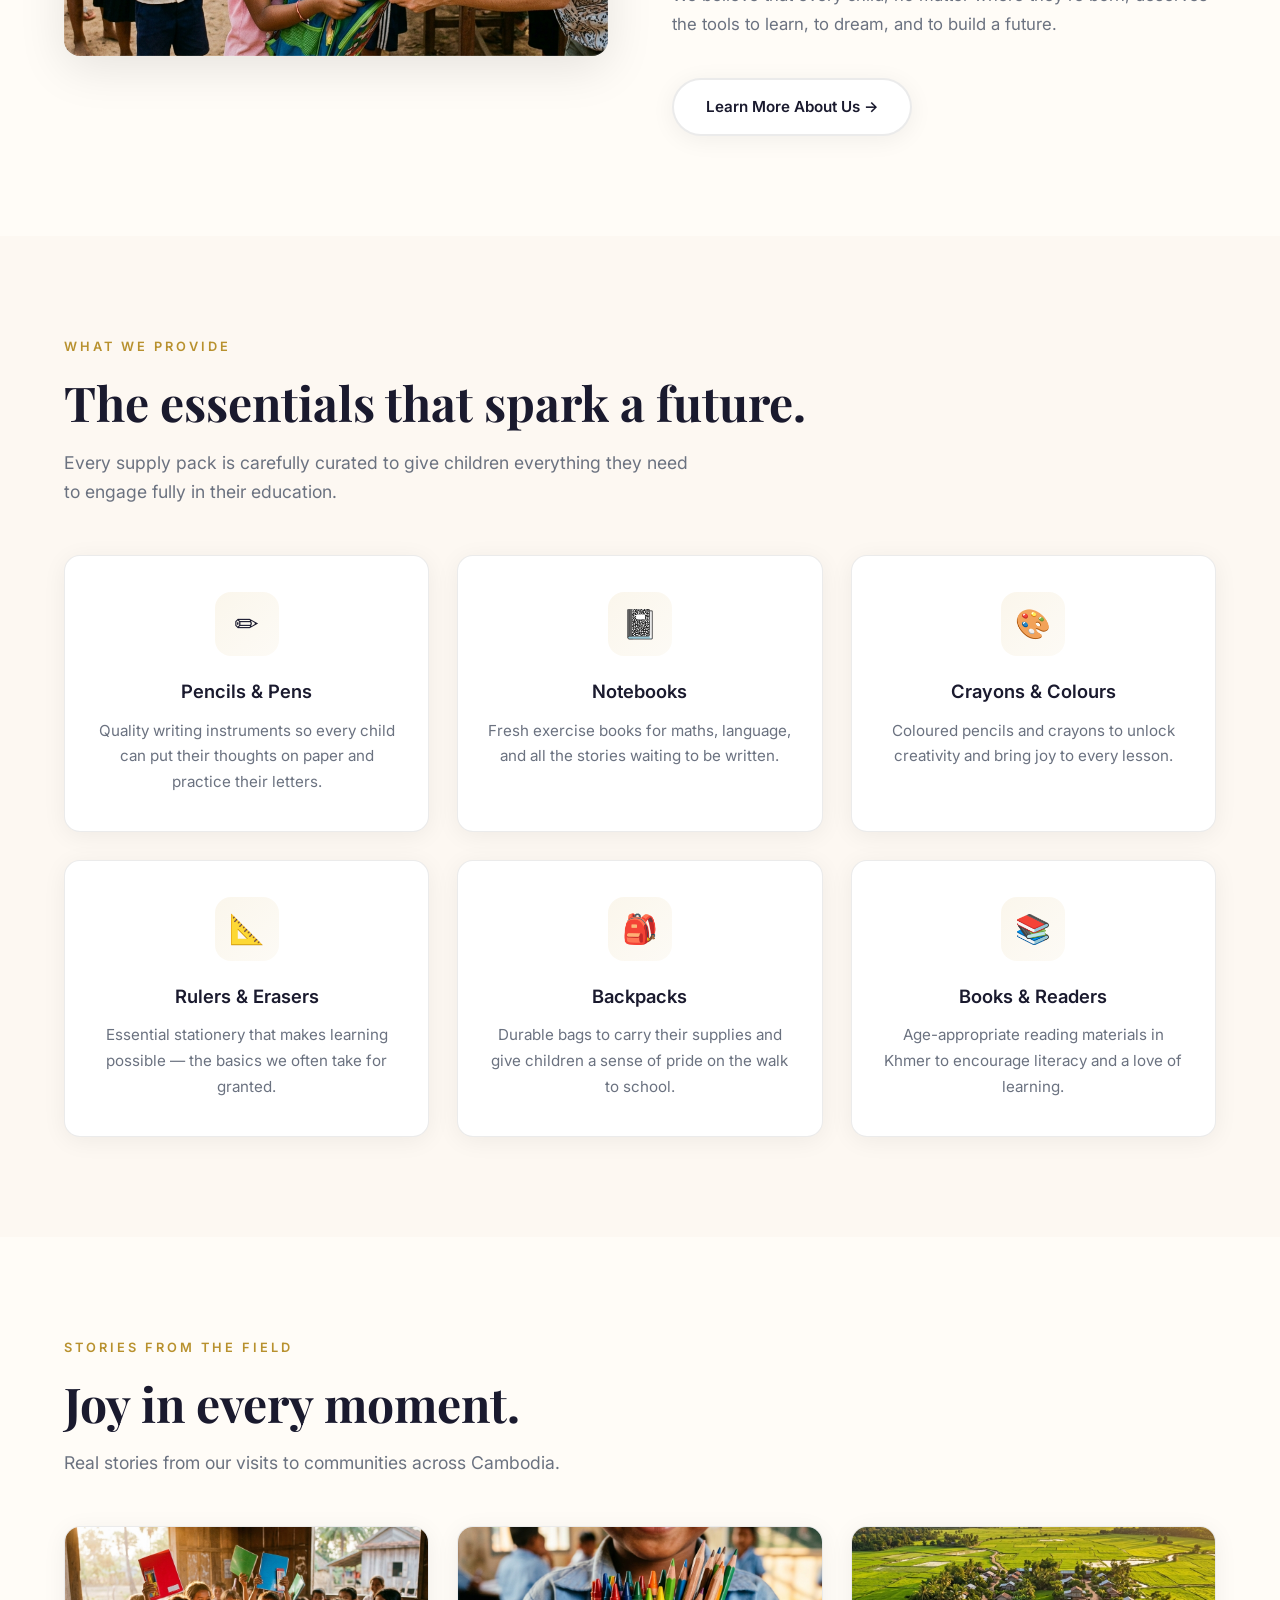
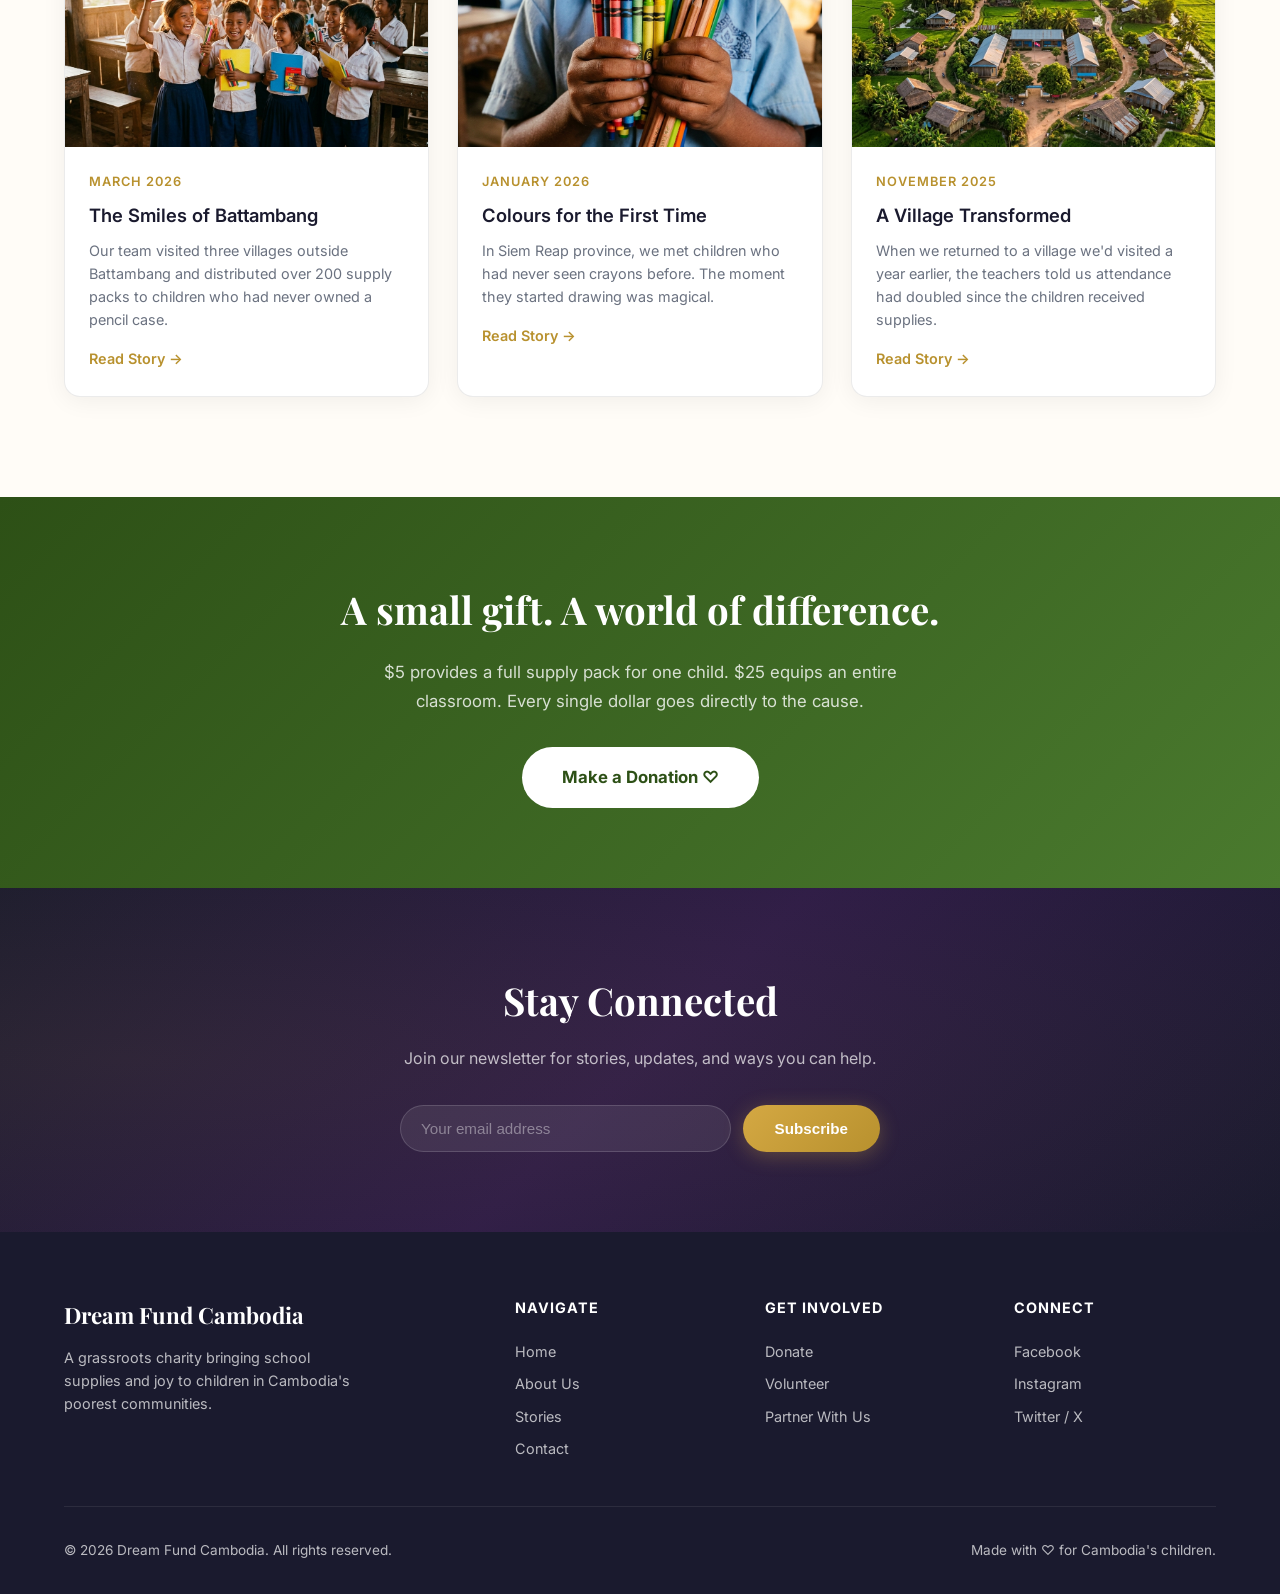
==== commit e41bea09: "Add llms.txt, sitemap.xml, robots.txt, structured data, canonical URLs, and OG tags for SEO" ====
--- a/index.html
+++ b/index.html
@@ -16,10 +16,30 @@
     <meta property="og:title" content="Dream Fund Cambodia — Bringing Joy Through Education">
     <meta property="og:description" content="We bring school supplies to children in Cambodia's poorest communities. Join our mission to empower young minds through education.">
     <meta property="og:type" content="website">
+    <meta property="og:url" content="https://dreamfundcambodia.org/">
+    <meta property="og:image" content="https://dreamfundcambodia.org/img/hero-children.png">
+    <link rel="canonical" href="https://dreamfundcambodia.org/">
     <link rel="preconnect" href="https://fonts.googleapis.com">
     <link rel="preconnect" href="https://fonts.gstatic.com" crossorigin>
     <link href="https://fonts.googleapis.com/css2?family=Inter:wght@300;400;500;600;700&family=Playfair+Display:wght@400;500;600;700&display=swap" rel="stylesheet">
     <link rel="stylesheet" href="styles.css">
+    <script type="application/ld+json">
+    {
+        "@context": "https://schema.org",
+        "@type": "NonprofitOrganization",
+        "name": "Dream Fund Cambodia",
+        "url": "https://dreamfundcambodia.org",
+        "description": "Dream Fund Cambodia donates school supplies to children in impoverished rural communities across Cambodia.",
+        "email": "hello@dreamfundcambodia.org",
+        "areaServed": {
+            "@type": "Country",
+            "name": "Cambodia"
+        },
+        "foundingDate": "2025",
+        "knowsAbout": ["education", "school supplies", "Cambodia", "nonprofit", "charity", "children"],
+        "sameAs": []
+    }
+    </script>
 </head>
 <body>
 
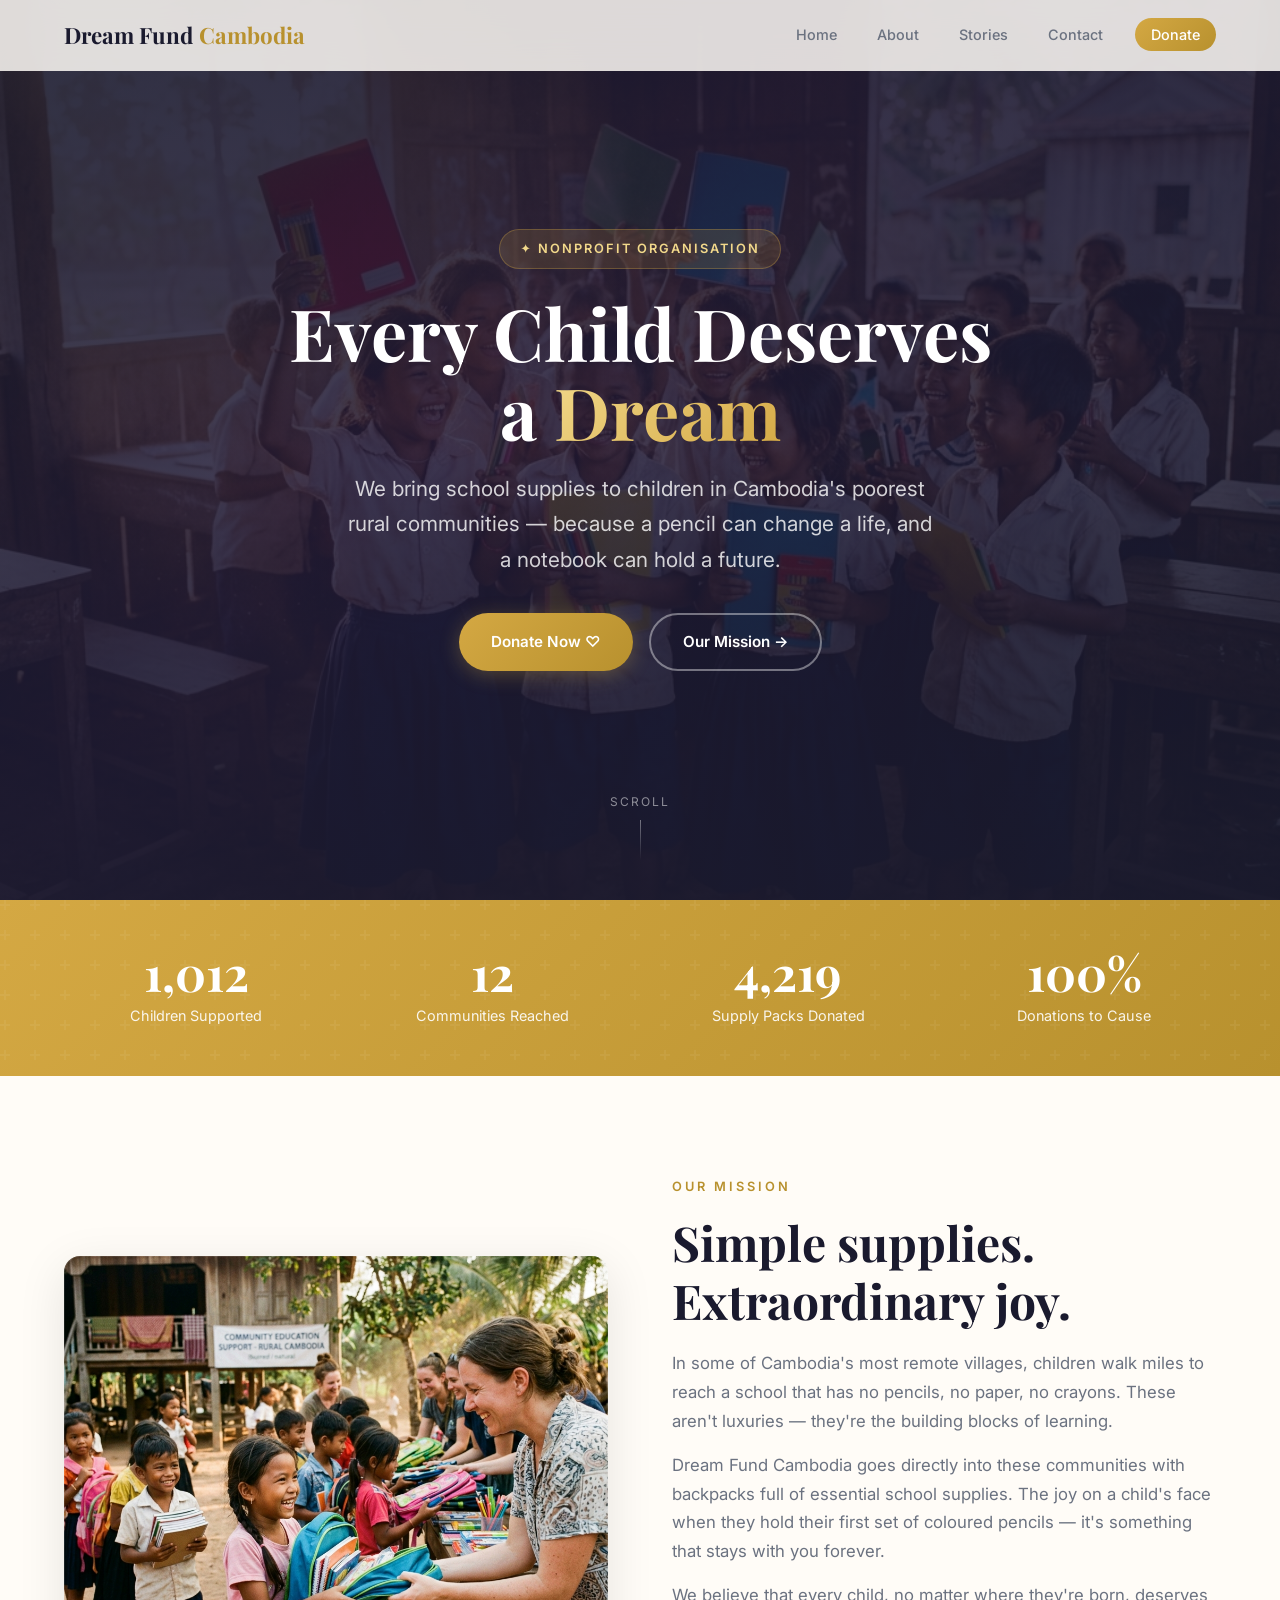
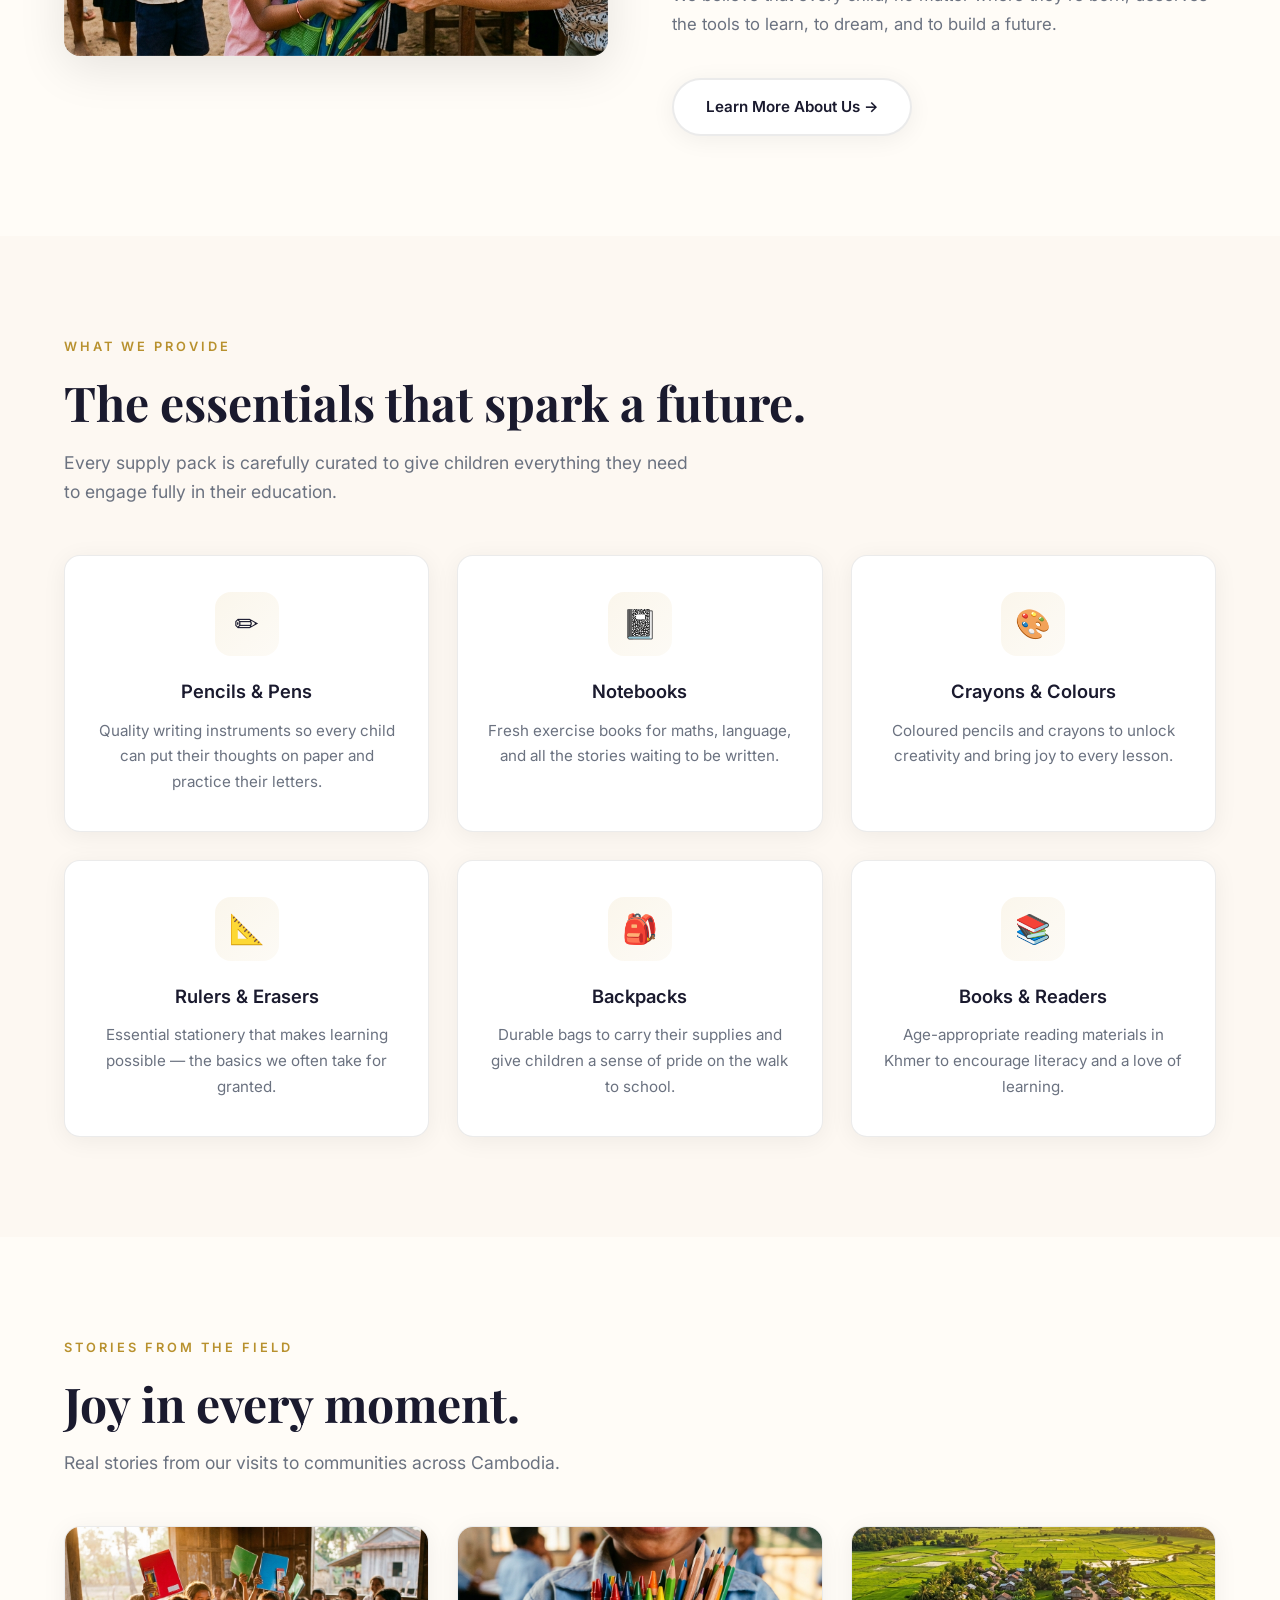
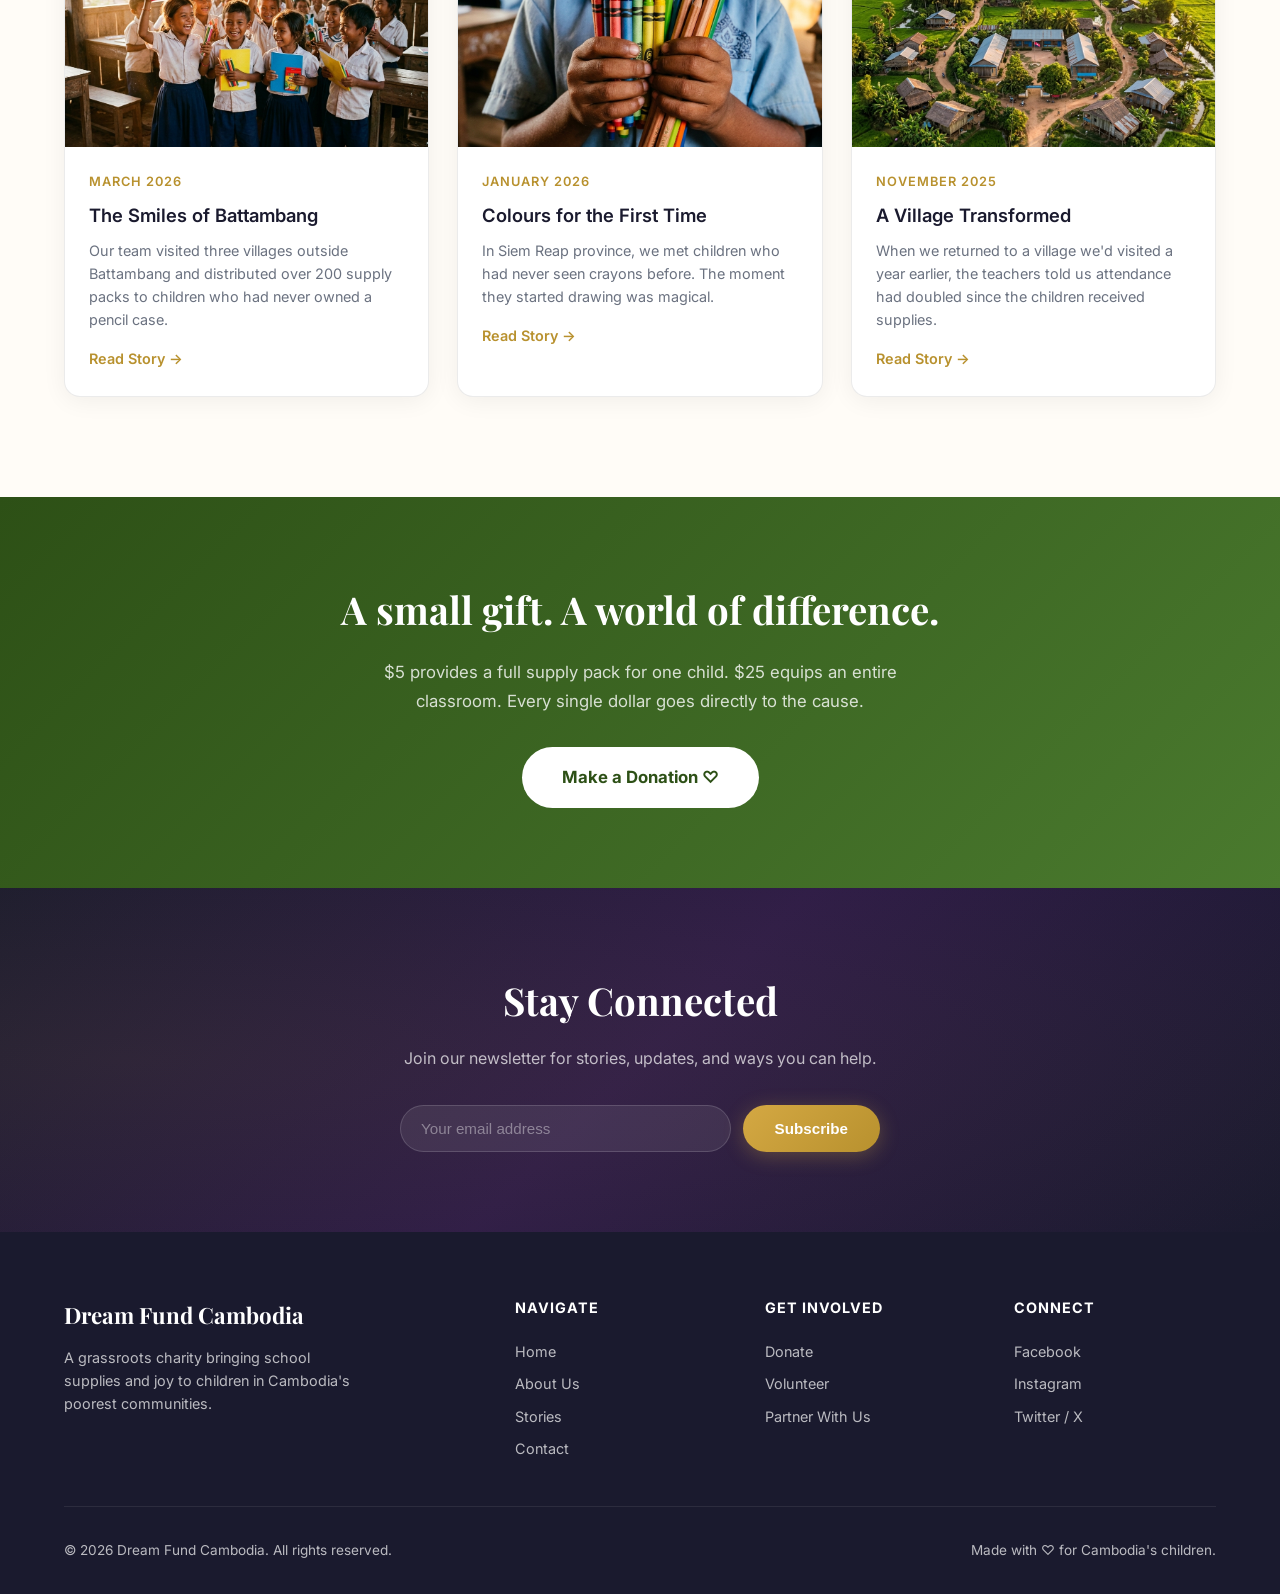
==== commit 3f3c16f5: "Add Cambodia map favicon" ====
--- a/index.html
+++ b/index.html
@@ -1,6 +1,7 @@
 <!DOCTYPE html>
 <html lang="en">
 <head>
+    <link rel="icon" href="favicon.png" type="image/png">
     <!-- Google tag (gtag.js) -->
     <script async src="https://www.googletagmanager.com/gtag/js?id=G-LSXSZL6VPC"></script>
     <script>
